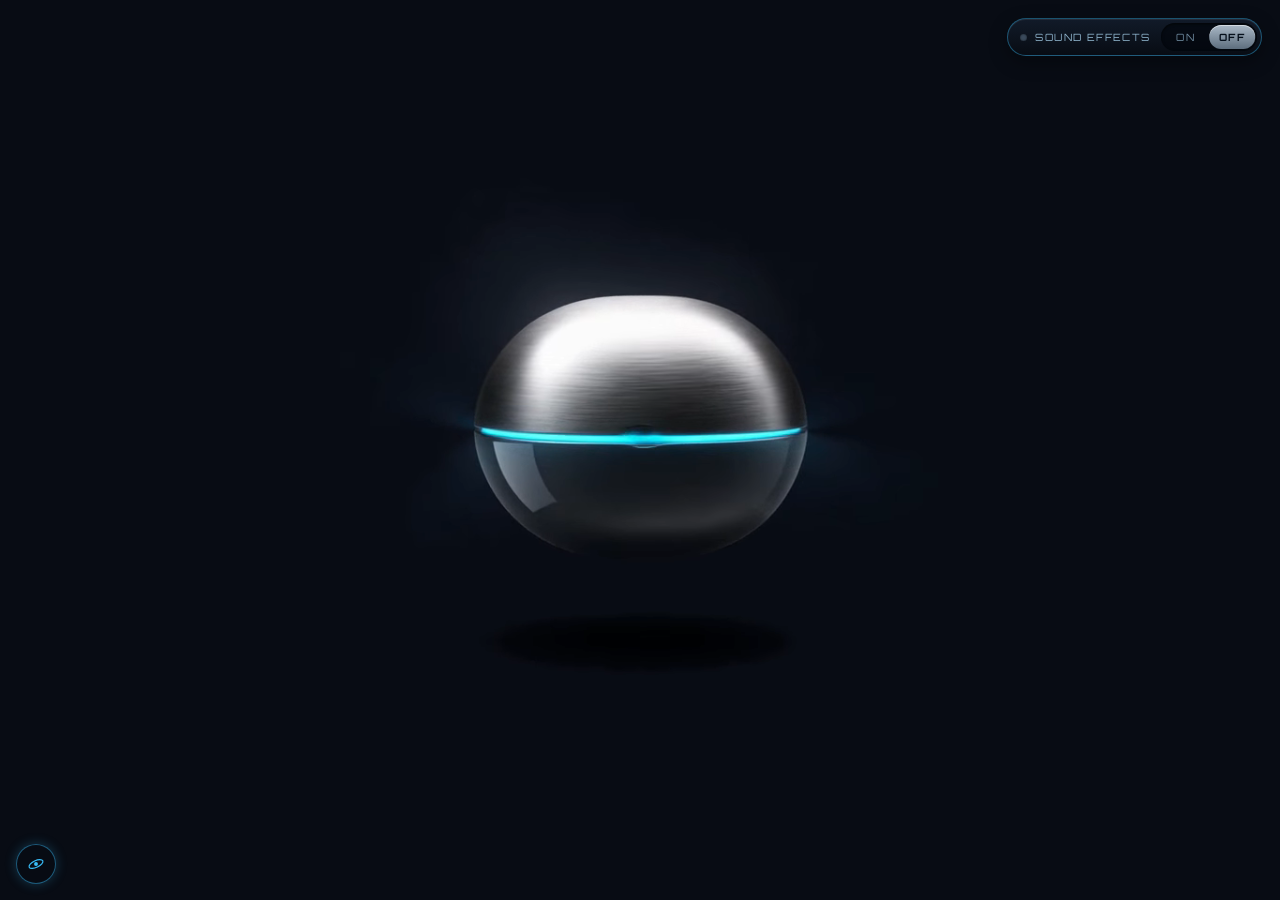
==== index.html @ 95d742df "Publish site from 42e0b8f" ====
<!doctype html>
<html lang="en">
<head>
<meta charset="utf-8">
<meta name="viewport" content="width=device-width, initial-scale=1">
<title>Javed Shah · Profile</title>
<meta name="description" content="Javed Shah, Gen AI system developer and data analyst in Riyadh: AI agents, automation and Power BI dashboards.">
<meta name="theme-color" content="#080C14">
<script>
  // intro-wait hides the stage until the intro's first frame (no capsule flash before it); app.js removes it.
  (function (h) { h.classList.add('js'); if (!location.hash && !matchMedia('(prefers-reduced-motion: reduce)').matches && !matchMedia('(max-height: 500px)').matches) h.classList.add('intro-wait'); })(document.documentElement);
</script>
<!-- Bump ?v= on styles.css and app.js with every change, so browsers never mix a new page with old cached code. -->
<link rel="preconnect" href="https://fonts.googleapis.com">
<link rel="preconnect" href="https://fonts.gstatic.com" crossorigin>
<link rel="stylesheet" href="https://fonts.googleapis.com/css2?family=Exo+2:wght@300;400;500&family=Orbitron:wght@500;600;700&display=swap">
<link rel="preload" as="image" href="media/a-rest.webp">
<link rel="stylesheet" href="styles.css?v=30">
</head>
<body>
<main class="scene">
  <h1 class="sr-only">Javed Shah · Profile</h1>

  <div class="stage" id="stage" data-state="rest">
    <img class="still still-a" src="media/a-rest.webp" alt="" width="759" height="539">
    <img class="still still-b" src="media/b-menu.webp" alt="" width="608" height="817">
    <!-- Decorative only; the page works without them. Sources are set by app.js after load. -->
    <!-- Navy fix: browsers decode video colour slightly differently (Chrome showed 9,13,21 for 8,12,20).
         app.js measures a decoded frame and sets these offsets so the clip's navy equals the page's. -->
    <svg class="sr-only" aria-hidden="true" focusable="false"><filter id="navyfix" color-interpolation-filters="sRGB">
      <feComponentTransfer><feFuncR type="linear" slope="1" intercept="0"/><feFuncG type="linear" slope="1" intercept="0"/><feFuncB type="linear" slope="1" intercept="0"/></feComponentTransfer>
    </filter></svg>
    <video class="clip clip-fwd" data-name="fwd" muted playsinline preload="none" aria-hidden="true" tabindex="-1"></video>
    <video class="clip clip-rev" data-name="rev" muted playsinline preload="none" aria-hidden="true" tabindex="-1"></video>
    <video class="clip clip-intro" data-name="intro" muted playsinline preload="none" aria-hidden="true" tabindex="-1"></video>
    <!-- JV show (idle): sources are set by app.js only when the show is about to play -->
    <video class="clip clip-jvf" data-name="jvf" muted playsinline preload="none" aria-hidden="true" tabindex="-1"></video>
    <img class="clip still-jv" alt="" width="2560" height="1440">
    <video class="clip clip-jvr" data-name="jvr" muted playsinline preload="none" aria-hidden="true" tabindex="-1"></video>
    <p class="jv-caption" aria-hidden="true">JV <span>·</span> Javed Shah</p>
    <!-- Orbit object: decorative; app.js adds its clips only when it first arrives -->
    <div class="orbiter" id="orbiter" aria-hidden="true"><span class="oshadow"></span><span class="ohit"></span></div>

    <div class="widget" id="widget">
      <button class="explore" id="explore" type="button" aria-expanded="false" aria-controls="menu">
        <span class="explore-label">Explore My Profile</span>
      </button>
      <nav class="menu" id="menu" aria-label="Profile sections">
        <ul>
          <li><a href="#about-me"><span class="idx">01</span><span class="txt">About Me</span></a></li>
          <li><a href="#work-experience"><span class="idx">02</span><span class="txt">Work Experience</span></a></li>
          <li><a href="#selected-work"><span class="idx">03</span><span class="txt">Selected Work</span></a></li>
          <li><a href="#contact"><span class="idx">04</span><span class="txt">Contact</span></a></li>
        </ul>
      </nav>
    </div>
  </div>

  <section class="panel" id="panel" aria-label="Profile section" hidden>
    <div class="panel-frame">
      <div class="glass" aria-hidden="true"></div>
      <div class="frame" aria-hidden="true"></div>
      <span class="notch notch-l" aria-hidden="true"></span>
      <span class="notch notch-r" aria-hidden="true"></span>
      <button class="panel-close" id="panel-close" type="button" aria-label="Close section"><span aria-hidden="true">✕</span></button>

      <!-- Profile text from Javed's CV (Javed_Shah_CV_UPDATED.pdf) and his own words, 2026-11-02. Add nothing that
           is not in those sources. -->
      <article class="section" id="about-me">
        <header><p class="kicker">01 // Profile</p><h2 tabindex="-1">About Me</h2></header>
        <div class="body">
          <p class="lead">I'm Javed Shah, a Gen AI system developer and data analyst in Riyadh. I like to build things: AI agents, automations, Power BI dashboards, and this website.</p>
          <p>For six years I've worked in Saudi logistics, turning operational and sales data into reports that managers use to make decisions. Before that I spent five years in GIS, building 3D models and terrain surfaces from LiDAR data for Jeddah's streets and the Saudi Arabia Railway.</p>
          <p>Most of my spare hours now go into generative AI. I build small apps, automation workflows and my own AI agents and harnesses with Claude Code, Cursor and Grok, and I help businesses automate their reports and routine work.</p>
          <p>I enjoy the creative side as much as the numbers. I directed this site myself, from the first storyboard to the last animation.</p>
          <h3>What I work with</h3>
          <ul class="chips">
            <li>Power BI &amp; DAX</li><li>Power Query</li><li>Python (Pandas, PySpark)</li><li>SQL</li><li>Excel VBA</li>
            <li>Azure &amp; Databricks</li><li>Selenium</li><li>Claude Code</li><li>Cursor</li><li>Grok</li>
          </ul>
          <h3>Languages</h3>
          <p>English, Urdu and some Arabic.</p>
          <button class="replay-intro" id="replay-intro" type="button" hidden>&#9654; Play the intro again</button>
        </div>
      </article>

      <article class="section" id="work-experience">
        <header><p class="kicker">02 // Career</p><h2 tabindex="-1">Work Experience</h2></header>
        <div class="body">
          <div class="role"><h3>Network Technical Supervisor &amp; Data Analyst</h3><p class="meta">AJEX · Riyadh · Apr 2025 – Jun 2026</p>
            <p>Built Power BI dashboards for gateway and freight forwarding operations across air, ocean and GCC road freight. I sat between operations, IT and sales: gathered requirements, wrote the sales analysis reports and worked with IT on the customer portal. VBA macros I wrote cut the operations team's workload by 30%.</p></div>
          <div class="role"><h3>Data Scientist</h3><p class="meta">Loyalytics · Sep 2023 – Mar 2024</p>
            <p>Built Power BI dashboards, analysed data in Python and processed large datasets with PySpark on Databricks. I also improved ETL processes and ran pipeline checks in Azure.</p></div>
          <div class="role"><h3>Key Account Manager &amp; Data Analyst</h3><p class="meta">Zajil Express · Dec 2018 – Aug 2023</p>
            <p>Looked after strategic international accounts and raised customer retention by 20%. I built Power BI dashboards that gave management real-time logistics insights, and Excel VBA and Python tools that cut manual reporting by 40%. I also led last-mile delivery operations.</p></div>
          <div class="role"><h3>Sales Executive</h3><p class="meta">Rawae Al Batin · Feb 2018 – Nov 2018</p>
            <p>Prepared quotations from client requirements, negotiated prices with vendors and followed each project through to completion.</p></div>
          <div class="role"><h3>GIS Specialist, promoted to Supervisor</h3><p class="meta">Unicom · Jan 2011 – Apr 2016</p>
            <p>Produced 3D features, cross-sections and terrain surfaces from LiDAR data for Jeddah's streets and the Saudi Arabia Railway, and digitised satellite imagery of Madinah. Later I led the team.</p></div>
          <h3>Learning</h3>
          <p>Applied Gen AI, 100xEngineers (2026) · Data Scientist Master's Program, Simplilearn (2023) · Tableau and Python Data Science certifications · Diploma in Information Systems</p>
        </div>
      </article>

      <article class="section" id="selected-work">
        <header><p class="kicker">03 // Portfolio</p><h2 tabindex="-1">Selected Work</h2></header>
        <div class="body">
          <div class="cards">
            <div class="card"><p class="meta">Web · 2026</p><h3>This website</h3><p>A Flash-style profile I directed from storyboard to launch. The video comes from Grok and Gemini; the build is plain HTML, CSS and JavaScript, written with Claude Code and Codex.</p></div>
            <div class="card"><p class="meta">AI harness · Data</p><h3>Joodei Lens</h3><p>My data engineering and data analysis harness. It's private by design: the AI reads the data's patterns from a profile and the first five rows, not the whole file. From that it cleans the data, removes duplicates and makes it consistent, then analyses it, builds dashboards and writes a PDF report. It also turns the cleaning steps into a pipeline that runs without AI, which keeps costs low.</p></div>
            <div class="card"><p class="meta">AI harness</p><h3>Joodei Cortex</h3><p>My AI harness that does the work you give it: writing emails, web search, live browsing and creating documents. Its own Cortex engine writes, debugs, tests and verifies code. It's built to save tokens and keep costs low.</p></div>
            <div class="card"><p class="meta">Automation</p><h3>Logistics pricing automation</h3><p>Automated a freight pricing team's email triage, vendor rate inquiries and daily reports, connected to Outlook and a live vendor portal through Selenium. Shipped as a standalone app.</p></div>
            <div class="card"><p class="meta">Business intelligence</p><h3>Power BI dashboards</h3><p>Gateway and freight forwarding dashboards at AJEX, and real-time logistics dashboards for management at Zajil Express, built with DAX, Power Query and tuned SQL.</p></div>
            <div class="card"><p class="meta">Service</p><h3>AI automation for business</h3><p>I help businesses automate reports and repetitive tasks with Python, Excel VBA, Selenium and large language models.</p></div>
          </div>
        </div>
      </article>

      <article class="section" id="contact">
        <header><p class="kicker">04 // Connect</p><h2 tabindex="-1">Contact</h2></header>
        <div class="body">
          <p class="lead">Need a dashboard, an automation or an AI workflow? I'd be glad to hear from you.</p>
          <p>I'm open to Data Analyst, BI Analyst, Power BI and Gen AI Developer roles in Saudi Arabia.</p>
          <ul class="contact-list">
            <li><span class="meta">Email</span><a href="mailto:javedshah@hotmail.com">javedshah@hotmail.com</a></li>
            <li><span class="meta">Email</span><a href="mailto:javshah103@gmail.com">javshah103@gmail.com</a></li>
            <li><span class="meta">Phone</span><a href="tel:+966543438677">+966 54 343 8677</a></li>
            <li><span class="meta">LinkedIn</span><a href="https://www.linkedin.com/in/javed-shah-80911a27" rel="noopener" target="_blank">linkedin.com/in/javed-shah-80911a27</a></li>
            <li><span class="meta">Location</span><span>Riyadh, Saudi Arabia</span></li>
          </ul>
        </div>
      </article>
    </div>
  </section>
  <div class="sound-toggle" id="sound-toggle" role="group" aria-label="Sound effects">
    <span class="sound-label" aria-hidden="true">Sound effects</span>
    <span class="sound-seg"><button type="button" data-sound="on" aria-pressed="false">On</button><button type="button" data-sound="off" aria-pressed="true">Off</button></span>
  </div>
  <div class="orbit-tray" id="orbit-tray" hidden>
    <button class="orbit-tray-btn" id="orbit-tray-btn" type="button" aria-expanded="false" aria-controls="orbit-panel" aria-label="Orbit settings">
      <svg viewBox="0 0 24 24" width="18" height="18" aria-hidden="true" fill="none" stroke="currentColor" stroke-width="1.6"><ellipse cx="12" cy="12" rx="10" ry="4.5" transform="rotate(-25 12 12)"/><circle cx="12" cy="12" r="2.6" fill="currentColor" stroke="none"/></svg>
    </button>
    <form class="orbit-panel" id="orbit-panel" hidden onsubmit="return false">
      <p class="orbit-title">Orbit</p>
      <label>Seconds per orbit <output id="orbit-period-v"></output><input id="orbit-period" type="range" min="8" max="40" step="1"></label>
      <label>Size <output id="orbit-size-v"></output><input id="orbit-size" type="range" min="4" max="14" step="0.5"></label>
      <label>Width <output id="orbit-rx-v"></output><input id="orbit-rx" type="range" min="18" max="48" step="1"></label>
      <label>Height <output id="orbit-ry-v"></output><input id="orbit-ry" type="range" min="4" max="40" step="1"></label>
      <div class="orbit-row"><button type="button" id="orbit-dir"></button><button type="button" id="orbit-on" aria-pressed="true"></button><button type="button" id="orbit-reset">Reset</button></div>
    </form>
  </div>
</main>
<script src="about-intro.js?v=5" defer></script>
<script src="app.js?v=46" defer></script>
</body>
</html>
---- styles.css ----
/* Javed Profile — About Me slice. Stage geometry comes from measured stills (site/tools/make-stills.py)
   and Sol's clip 01 end poster (1280x720). All positions are % of the 16:9 stage, so they scale with it. */
:root {
  --navy: #080C14;
  --cyan: #38BDF8;
  --azure: #0284C7;
  --ice: #D7F1FF;
  --ease-out: cubic-bezier(.2, .8, .2, 1);
  --display: "Orbitron", "Eurostile", "Segoe UI", system-ui, sans-serif;
  --text: "Exo 2", "Segoe UI", system-ui, sans-serif;
}
*, *::before, *::after { box-sizing: border-box; }
html, body { margin: 0; height: 100%; background: var(--navy); color: var(--ice); }
body { font-family: var(--text); overflow: hidden; -webkit-font-smoothing: antialiased; }
.sr-only { position: absolute; width: 1px; height: 1px; overflow: hidden; clip: rect(0 0 0 0); white-space: nowrap; }
.scene { position: fixed; inset: 0; overflow: hidden; }

/* Stage: the 1280x720 clip frame. It fits the height, keeps the widest clip pose (360 of 1280 px) inside
   92% of the width, and stops growing at 1200 px (about what a 14-inch laptop shows, Javed 2026-11-01) so big screens get space, not a giant button. Navy edges
   are invisible, so cropping the stage sides on phones is safe. */
.stage {
  position: absolute; left: 50%; top: 50%;
  width: min(177.78vh, 327vw, 1200px);
  width: min(177.78dvh, 327vw, 1200px);
  aspect-ratio: 16 / 9;
  transform: translate(-50%, -50%);
  container-type: inline-size;
}
/* Short windows (200% zoom, landscape phones): no clip (app.js), so size the stage by the menu still
   (56% of stage height) and the capsule (30% of stage width) instead of the clip's tall peak. */
@media (max-height: 500px) {
  .stage { width: min(286vh, 312vw, 1200px); width: min(286dvh, 312vw, 1200px); }
}
.still, .clip { position: absolute; display: block; pointer-events: none; user-select: none; }
.clip { inset: 0; width: 100%; height: 100%; opacity: 0; }
.stage[data-show="intro"] .clip-intro,
.stage[data-show="fwd"] .clip-fwd, .stage[data-show="rev"] .clip-rev { opacity: 1; }
/* Sharp stills sit exactly where the pad65 clip draws A and B. */
.still-a { left: 35.245%; top: 34.761%; width: 29.507%; height: 37.232%; }
.still-b { left: 38.005%; top: 21.913%; width: 23.636%; height: 56.435%; }

/* Hit area: union of A and B (clip px x 470-805, y 163-504), so the pointer can travel button -> menu. */
.widget { position: absolute; left: 36.7%; top: 22.6%; width: 26.2%; height: 47.6%; }
.explore {
  position: absolute; left: 0; width: 100%; top: 27.9%; height: 44.6%;  /* capsule: y 256-409 */
  border: 0; padding: 0; border-radius: 999px; background: transparent; cursor: pointer;
  font: inherit; color: inherit;
}
.explore:focus-visible { outline: 2px solid var(--cyan); outline-offset: .5cqw; }
.js .stage:not([data-state="rest"]) .explore:focus-visible { outline: none; }  /* the button is hidden under the menu: no ring around the menu (Javed, 2026-11-02) */
.explore-label {
  display: block; font-family: var(--display); font-weight: 600; text-transform: uppercase;
  font-size: max(11px, 1.02cqw); letter-spacing: .17em; padding-left: .17em;
  background: linear-gradient(100deg, #8fd3f7 0%, #8fd3f7 38%, #ffffff 47%, var(--cyan) 56%, #8fd3f7 66%, #8fd3f7 100%);
  background-size: 260% 100%; background-position: 100% 0;
  -webkit-background-clip: text; background-clip: text; color: transparent;
  filter: drop-shadow(0 0 .45em rgba(56, 189, 248, .55));
  animation: sweep 5s var(--ease-out) 1.2s infinite;
  transition: opacity .18s, filter .25s;
}
.explore:hover .explore-label, .explore:focus-visible .explore-label { filter: drop-shadow(0 0 .7em rgba(56, 189, 248, .95)); }
@keyframes sweep { 0% { background-position: 100% 0; } 45%, 100% { background-position: 0 0; } }

/* Menu slots (clip px): x 541-738; y 179-256, 259-336, 337-415, 416-494. Relative to the widget box. */
.menu ul { list-style: none; margin: 0; padding: 0; }
.menu li { position: absolute; left: 21.2%; width: 58.8%; height: 22.8%; }
.menu li:nth-child(1) { top: 4.7%; }
.menu li:nth-child(2) { top: 28.2%; }
.menu li:nth-child(3) { top: 51.2%; }
.menu li:nth-child(4) { top: 74.5%; }
.menu a {
  position: absolute; inset: 9% 5%; border-radius: 999px;
  display: flex; align-items: center; justify-content: center; gap: .5em;
  font-family: var(--display); font-weight: 600; text-transform: uppercase; text-decoration: none;
  font-size: max(10px, .9cqw); letter-spacing: .08em; white-space: nowrap;
  --tc: #CFEAF8; --ts: 0 0 .6em rgba(56, 189, 248, .35);  /* text colour and glow; the bulb loop returns to these */
  color: var(--tc); text-shadow: var(--ts);
  -webkit-tap-highlight-color: transparent; outline: none;
}
.menu .idx { font-size: .72em; font-weight: 500; color: var(--cyan); opacity: .75; letter-spacing: .05em; }
.menu a::before {  /* cyan light inside the glass slot */
  content: ""; position: absolute; inset: 0; border-radius: inherit; z-index: -1;
  background: radial-gradient(120% 140% at 50% 50%, rgba(56, 189, 248, .22), rgba(2, 132, 199, .08) 55%, transparent 75%);
  box-shadow: inset 0 0 0 1px rgba(56, 189, 248, .55), 0 0 1.4em rgba(56, 189, 248, .35);
  opacity: 0; transform: scale(.96); transition: opacity .18s, transform .22s var(--ease-out);
}
.menu a:hover, .menu a:focus-visible { --tc: #fff; --ts: 0 0 .5em rgba(56, 189, 248, .9); }
.menu a:hover::before, .menu a:focus-visible::before { opacity: 1; transform: none; }
.menu a.is-picked::before { opacity: 1; transform: none; background: rgba(56, 189, 248, .35); }

/* ---------- States (only when JS runs; without JS the menu simply shows) ---------- */
.js .still { transition: opacity .22s ease, transform .26s var(--ease-out); }
.js .stage[data-via="video"] .still { transition: none; }  /* the clip already showed the motion */
.js .still-b { opacity: 0; transform: scale(.82, .6); }
/* closing keeps the menu look until the reverse clip's first frame covers it (phones decode late: the capsule showed first) */
.js .stage[data-state="menu"] .still-a, .js .stage[data-state="closing"] .still-a, .js .stage[data-state="panel"] .still-a { opacity: 0; transform: scale(.9, 1.4); }
.js .stage[data-state="intro"] .still-a { opacity: 0; }  /* the intro clip ends exactly on this still */
.js .stage[data-state="menu"] .still-b, .js .stage[data-state="closing"] .still-b, .js .stage[data-state="panel"] .still-b { opacity: 1; transform: none; }
.js .stage:not([data-state="rest"]) .explore { pointer-events: none; }
.js .stage:not([data-state="rest"]) .explore-label { opacity: 0; }
.js .menu { visibility: hidden; }
.js .stage[data-state="menu"] .menu { visibility: visible; }
.js .stage[data-state="menu"] .menu .idx { animation: boot .46s var(--ease-out) both; animation-delay: var(--boot); }
/* Bulb chase (Javed, 2026-11-01): after the labels boot, each one flashes like a bulb, About Me down to Contact,
   and the chase repeats every 2.4 s while the menu is open. Reduced motion switches it off with all animations. */
.js .stage[data-state="menu"] .menu .txt {
  animation: boot .46s var(--ease-out) both, bulb 2.4s ease-out infinite;
  animation-delay: var(--boot), calc(.55s + var(--n) * .2s);
}
/* Mouse on any menu item: the chase stops (boot is kept, so it does not replay); it restarts when the mouse leaves. */
.js .stage[data-state="menu"] .menu ul:hover .txt { animation-name: boot, none; }
.menu li { --n: 0; --boot: 0s; }
.menu li:nth-child(2) { --n: 1; --boot: .07s; }
.menu li:nth-child(3) { --n: 2; --boot: .14s; }
.menu li:nth-child(4) { --n: 3; --boot: .21s; }
@keyframes bulb {  /* two quick flashes in the first 0.5 s of each 2.4 s cycle, then the label's own colour */
  0%, 20%, 100% { color: var(--tc); text-shadow: var(--ts); }
  4.5%, 11.5% { color: #fff; text-shadow: 0 0 .4em #fff, 0 0 1em rgba(56, 189, 248, 1), 0 0 2.2em rgba(56, 189, 248, .8); }
  8% { color: #E0F2FE; text-shadow: 0 0 .5em rgba(56, 189, 248, .6); }
}
@keyframes boot {
  0% { opacity: 0; filter: blur(5px); letter-spacing: .45em; }
  60% { opacity: 1; }
  100% { opacity: 1; filter: none; }
}
.js .stage { transition: opacity .32s ease, transform .4s var(--ease-out); }
.js .stage[data-state="panel"] { opacity: 0; transform: translate(-50%, -50%) scale(.94); }
html:not(.js) .still-a, html:not(.js) .explore { display: none; }

/* ---------- Panel ---------- */
.panel { position: fixed; inset: 0; display: grid; place-items: center; z-index: 5; pointer-events: none; }
.panel[hidden] { display: none; }
.panel-frame {
  position: relative; pointer-events: auto;
  /* c-panel.webp is 1214x763 (object 1171x639 plus shadow); glass x 6.1-93.7%, y 6.4-81.8%, glossy band to about 21%.
     Final geometry (Omar + Sol, 2026-10-31): the titanium body is up to 88% of the width and 82% of the height
     (about 84% x 82% on 16:9). shortcut: capped at 1340px so big screens match a 14-inch laptop (Javed 2026-11-01); lift the cap
     when Sol supplies a 2x C still. Shadow is in the image. */
  width: min(88vw * 1.0367, 82vh * 1.833 * 1.0367, 1340px);
  width: min(88vw * 1.0367, 82dvh * 1.833 * 1.0367, 1340px);
  aspect-ratio: 1214 / 763;
  container-type: inline-size;
}
.js .panel-frame { opacity: 0; transform: scale(.55); filter: blur(10px); transition: opacity .38s ease, transform .52s var(--ease-out), filter .45s ease; }
.js .panel.is-in .panel-frame { opacity: 1; transform: none; filter: none; }
/* Layers (Javed + Sol, 2026-11-01): Sol's rendered frame (c-frame.webp, from C-frame-2x.png) at the back, then ONE
   symmetric glass overlay on top of it. The overlay sits just inside the rim's bright inner edge (measured by
   make-stills.py) with the same corner on all four sides, and draws its own dark bevel and top channel, so the
   render's uneven inner bevel is fully covered. */
.glass, .ai-root { position: absolute; left: 5.89%; right: 6.013%; top: 6.094%; bottom: 18.48%; border-radius: 10.704cqw; }  /* the About Me intro layer shares this box */
.glass {
  overflow: hidden; z-index: 2;
  box-shadow: inset 0 0 0 .22cqw #020409, inset 0 0 1.3cqw .45cqw rgba(0, 0, 0, .78), inset 0 0 0 .32cqw rgba(150, 180, 220, .07);
  background:
    repeating-linear-gradient(180deg, rgba(56, 189, 248, .028) 0 1px, transparent 1px 4px),
    url("data:image/svg+xml;utf8,<svg xmlns='http://www.w3.org/2000/svg' width='180' height='180'><filter id='n'><feTurbulence type='fractalNoise' baseFrequency='.85' numOctaves='2' stitchTiles='stitch'/><feColorMatrix values='0 0 0 0 .55  0 0 0 0 .75  0 0 0 0 1  0 0 0 .06 0'/></filter><rect width='100%' height='100%' filter='url(%23n)'/></svg>"),
    radial-gradient(130% 100% at 50% 0%, #13213a 0%, #0b1422 45%, #070b13 100%);
}
.glass::before {  /* HUD dot grid, only toward the edges so the reading area stays clean */
  content: ""; position: absolute; inset: 0;
  background: radial-gradient(circle, rgba(56, 189, 248, .16) 0 1px, transparent 1.4px) 0 0 / 1.8cqw 1.8cqw;
  -webkit-mask-image: radial-gradient(115% 95% at 50% 45%, transparent 45%, #000 100%);
  mask-image: radial-gradient(115% 95% at 50% 45%, transparent 45%, #000 100%);
}
.glass::after {  /* slim top channel, symmetric, drawn by CSS */
  content: ""; position: absolute; left: 9%; right: 9%; top: 1.5cqw; height: .62cqw; border-radius: 99px;
  background: linear-gradient(180deg, #010308, #0b1524); box-shadow: 0 .12cqw 0 rgba(170, 200, 240, .32), inset 0 .1cqw .25cqw #000;
}
.frame { position: absolute; inset: 0; z-index: 1; pointer-events: none; background: url("media/c-frame.webp") 0 0 / 100% 100% no-repeat; }
/* Notch flashes: light bursts over the two cyan notches (measured in c-panel.webp), timed randomly by app.js. */
.notch {
  position: absolute; z-index: 5; pointer-events: none; opacity: 0; border-radius: 99px; mix-blend-mode: screen;
  background: radial-gradient(closest-side, #fff 0%, #c9f3ff 35%, rgba(56, 189, 248, .9) 65%, rgba(56, 189, 248, 0) 100%);
  box-shadow: 0 0 1.1cqw .3cqw rgba(56, 189, 248, .85), 0 0 3.6cqw 1.1cqw rgba(56, 189, 248, .4);
}
.notch-l { left: 2.31%; width: 3.04%; top: 36.57%; height: 13.5%; }
.notch-r { left: 94.32%; width: 3.21%; top: 36.44%; height: 13.36%; }
/* One left/right edge for everything inside: header, text and close button share 11% / 11%. */
.section { position: absolute; left: 11%; right: 11%; top: 12.6%; bottom: 23%; display: none; grid-template-rows: 6.4cqw 1fr; row-gap: 1.2cqw; z-index: 3; }
.section:target, .js .section.is-active { display: grid; }
.js .section:not(.is-active) { display: none; }
.section header { display: flex; flex-direction: column; justify-content: center; padding-right: 7cqw; }
.kicker { margin: 0 0 .35em; font-family: var(--display); font-weight: 500; font-size: max(10px, .95cqw); letter-spacing: .32em; color: #7DD3FC; text-shadow: 0 0 .6em rgba(8, 12, 20, .9); }
.section h2 {
  margin: 0; font-family: var(--display); font-weight: 700; text-transform: uppercase; outline: none;
  font-size: max(20px, 2.7cqw); letter-spacing: .08em; line-height: 1;
  background: linear-gradient(90deg, #ffffff, #bfe9ff 45%, var(--cyan));
  -webkit-background-clip: text; background-clip: text; color: transparent;
  filter: drop-shadow(0 0 .35em rgba(56, 189, 248, .35));
}
.section .body {
  overflow-y: auto; overscroll-behavior: contain; padding: 1em 1.4cqw 1.6em 0;
  /* soft fade where text scrolls under the header and off the bottom, instead of a hard cut */
  -webkit-mask-image: linear-gradient(180deg, transparent 0, #000 1em, #000 calc(100% - 1.6em), transparent 100%);
  mask-image: linear-gradient(180deg, transparent 0, #000 1em, #000 calc(100% - 1.6em), transparent 100%);
  font-size: clamp(15px, 1.45cqw, 19px); line-height: 1.65; font-weight: 300; color: #C9DCEA;
  scrollbar-width: thin; scrollbar-color: rgba(56, 189, 248, .5) transparent;
}
.section .body p { margin: 0 0 1em; }
.placeholder-tag {
  display: inline-block; font-family: var(--display); font-size: .62em !important; letter-spacing: .25em; text-transform: uppercase;
  color: var(--cyan); border: 1px solid rgba(56, 189, 248, .45); border-radius: 999px; padding: .35em 1em;
}
.js .panel.is-in .section header, .js .panel.is-in .section .body { animation: rise .5s var(--ease-out) .22s both; }
.js .panel.is-in .section .body { animation-delay: .32s; }
@keyframes rise { from { opacity: 0; transform: translateY(.8em); filter: blur(4px); } to { opacity: 1; transform: none; filter: none; } }
.panel-close {
  position: absolute; right: 12.5%; top: calc(12.6% + 1.6cqw);  /* inset from the curved top-right corner */ width: 4.4cqw; height: 4.4cqw; min-width: 40px; min-height: 40px; z-index: 4;
  display: grid; place-items: center; border-radius: 50%; cursor: pointer;
  border: 1px solid rgba(56, 189, 248, .5); background: rgba(8, 12, 20, .55); color: var(--ice);
  font-size: max(14px, 1.3cqw); transition: box-shadow .2s, color .2s, border-color .2s;
}
.panel-close:hover, .panel-close:focus-visible, .replay-intro:hover, .replay-intro:focus-visible { outline: none; color: #fff; border-color: var(--cyan); box-shadow: 0 0 1em rgba(56, 189, 248, .6), inset 0 0 .6em rgba(56, 189, 248, .35); }

/* Phones and tall windows: the wide rendered panel would be tiny, so draw a tall titanium panel in CSS.
   Here CSS owns the panel shadow (the image is not used), so there is still one shadow owner. */
@media (max-width: 720px), (max-aspect-ratio: 1/1) {
  .panel-frame {
    width: 92vw; height: 86vh; height: 86dvh; aspect-ratio: auto; border-radius: 30px;
    border: 9px solid transparent;
    background:
      linear-gradient(180deg, #0d1626, #070b13) padding-box,
      linear-gradient(135deg, #e6e9ee, #6c7480 28%, #f4f6f8 50%, #59616c 72%, #c8cdd5) border-box;
    box-shadow: 0 40px 50px -30px #000;
    container-type: normal;
  }
  .panel-frame::before, .panel-frame::after {
    content: ""; position: absolute; top: 50%; width: 5px; height: 64px; margin-top: -32px; border-radius: 4px;
    background: var(--cyan); box-shadow: 0 0 12px var(--cyan);
  }
  .panel-frame::before { left: -7px; }
  .notch { top: 50%; width: 9px; height: 74px; margin-top: -37px; box-shadow: 0 0 10px 2px rgba(56, 189, 248, .85), 0 0 26px 8px rgba(56, 189, 248, .4); }
  .notch-l { left: -9px; }
  .notch-r { left: auto; right: -9px; }
  .panel-frame::after { right: -7px; }
  .frame { display: none; }
  .glass, .ai-root { inset: 0; border-radius: 21px; }
  .glass { box-shadow: inset 0 0 0 1px rgba(0, 0, 0, .75), inset 0 6px 16px rgba(0, 0, 0, .7); }
  .glass::after { left: 7%; right: 7%; top: 8px; height: 4px; box-shadow: 0 1px 0 rgba(170, 200, 240, .3), inset 0 1px 2px #000; }
  .section { inset: 26px 20px 18px; grid-template-rows: auto 1fr; row-gap: 18px; }
  .section header { padding-right: 52px; }
  .kicker { font-size: 10px; }
  .section h2 { font-size: 24px; }
  .section .body { font-size: 16px; padding-right: 6px; }
  .panel-close { right: 20px; top: 24px; width: 40px; height: 40px; font-size: 15px; }
}

@media (prefers-reduced-motion: reduce) {
  *, *::before, *::after { animation: none !important; transition: none !important; }
}

/* Sample content blocks */
.section .body h3 { margin: 1.4em 0 .5em; font-family: var(--display); font-weight: 600; font-size: .78em; letter-spacing: .2em; text-transform: uppercase; color: var(--cyan); }
.section .body .lead { font-size: 1.18em; font-weight: 400; color: #E6F4FC; }
.section .body ul { margin: 0 0 1em; padding-left: 1.1em; }
.section .body li { margin: .3em 0; }
.section .body li::marker { color: var(--cyan); }
.section .body a { color: var(--cyan); text-underline-offset: .2em; }
.meta { font-family: var(--display); font-size: .68em !important; letter-spacing: .18em; text-transform: uppercase; color: #7FA6BF; }
.role { padding: .2em 0 .4em 1.1em; border-left: 1px solid rgba(56, 189, 248, .35); margin-bottom: 1.2em; }
.role h3 { margin-top: .2em !important; color: #fff !important; }
.role .meta { margin: 0 0 .5em; }
.cards { display: grid; grid-template-columns: repeat(auto-fill, minmax(min(100%, 15em), 1fr)); gap: 1em; }
.card { padding: 1em 1.1em; border-radius: 14px; border: 1px solid rgba(56, 189, 248, .22); background: linear-gradient(160deg, rgba(56, 189, 248, .07), rgba(8, 12, 20, .2)); }
.card h3 { margin: .3em 0 .4em !important; color: #fff !important; letter-spacing: .1em !important; }
.card p:last-child { margin: 0; font-size: .92em; }
.card .meta { margin: 0; }
.chips { list-style: none; padding: 0 !important; display: flex; flex-wrap: wrap; gap: .5em; }
.chips li { margin: 0; padding: .3em .85em; border-radius: 999px; font-size: .85em; color: #CFE8F7; border: 1px solid rgba(56, 189, 248, .35); background: rgba(56, 189, 248, .08); }
.contact-list { list-style: none; padding: 0 !important; }
.contact-list li { display: flex; gap: 1.2em; align-items: baseline; padding: .7em 0; border-bottom: 1px solid rgba(56, 189, 248, .15); }
.contact-list .meta { min-width: 7em; }

/* Intro wait: the stage stays hidden until the intro's first frame (app.js); shown after 3 s anyway if app.js never runs. */
.intro-wait .stage { visibility: hidden; animation: intro-wait-off 0s 3s forwards; }
@keyframes intro-wait-off { to { visibility: visible; } }

/* Sound effects On / Off: HUD switch, top right; off by default, the choice is remembered per browser (app.js). */
.sound-toggle {
  position: fixed; top: 18px; right: 18px; z-index: 10; display: flex; align-items: center; gap: 10px; padding: 4px 4px 4px 12px;
  border-radius: 999px; border: 1px solid rgba(56, 189, 248, .4);
  background: linear-gradient(180deg, rgba(20, 30, 46, .82), rgba(8, 12, 20, .82));
  box-shadow: inset 0 1px 0 rgba(255, 255, 255, .08), 0 6px 18px rgba(0, 0, 0, .35);
  backdrop-filter: blur(6px); -webkit-backdrop-filter: blur(6px);
  font-family: var(--display); font-size: 10px; letter-spacing: .14em; text-transform: uppercase; color: #8FB4CC;
}
/* status light: glows cyan and breathes while sound is on, dim when off */
.sound-label { display: flex; align-items: center; gap: 8px; white-space: nowrap; }
.sound-label::before {
  content: ''; width: 7px; height: 7px; border-radius: 50%; background: #3A4A5C; box-shadow: inset 0 0 2px rgba(0, 0, 0, .6);
  transition: background .3s, box-shadow .3s;
}
.sound-toggle[data-on="true"] .sound-label::before { background: var(--cyan); box-shadow: 0 0 6px var(--cyan), 0 0 14px rgba(56, 189, 248, .6); animation: sound-led 2.4s ease-in-out infinite; }
@keyframes sound-led { 50% { box-shadow: 0 0 3px var(--cyan), 0 0 6px rgba(56, 189, 248, .3); } }
/* On | Off track with a sliding glass thumb */
.sound-seg { position: relative; display: grid; grid-template-columns: 1fr 1fr; padding: 2px; border-radius: 999px; background: rgba(2, 6, 12, .7); box-shadow: inset 0 1px 3px rgba(0, 0, 0, .6); }
.sound-seg::before {
  content: ''; position: absolute; top: 2px; bottom: 2px; left: 2px; width: calc(50% - 2px); border-radius: 999px;
  background: linear-gradient(180deg, #A9B8C6, #5E6E7E); box-shadow: inset 0 1px 0 rgba(255, 255, 255, .5);
  transform: translateX(100%); transition: transform .38s var(--ease-out), background .3s, box-shadow .3s;
}
.sound-toggle[data-on="true"] .sound-seg::before {
  transform: none; background: linear-gradient(180deg, #7DD3FC, var(--azure));
  box-shadow: inset 0 1px 0 rgba(255, 255, 255, .55), 0 0 10px rgba(56, 189, 248, .7);
}
.sound-toggle button {
  position: relative; font: inherit; letter-spacing: inherit; text-transform: inherit; color: #6F8BA0; cursor: pointer;
  min-width: 40px; padding: 6px 10px; border: 0; border-radius: 999px; background: none; transition: color .3s;
}
.sound-toggle button[aria-pressed="true"] { color: #06101C; font-weight: 700; }
.sound-toggle button[aria-pressed="false"]:hover { color: #fff; }
.sound-toggle button:focus-visible { outline: 1px solid var(--cyan); outline-offset: 1px; }
@media (max-width: 520px) { .sound-toggle { top: 12px; right: 12px; gap: 8px; padding-left: 10px; font-size: 9px; } .sound-toggle button { min-width: 34px; padding: 5px 8px; } }
@media (prefers-reduced-motion: reduce) { .sound-seg::before { transition: none; } .sound-toggle[data-on="true"] .sound-label::before { animation: none; } }

/* Idle nudge (app.js sets data-nudge for 1.9 s): a pure "breath" (transform only) plus a brighter label glow.
   No filter, blur, overlay glow or sweep on the still: those lightened its navy background and showed the
   image rectangle as a patch (Javed, 2026-11-01). The capsule centre is 49.8% / 30.6% of the a-rest still's box,
   so the still and the button zoom about the same point. */
.js .stage[data-nudge] .still-a { transform-origin: 49.8% 30.6%; animation: breath 1.8s cubic-bezier(.45, 0, .25, 1) both; }
.js .stage[data-nudge] .explore { animation: breath 1.8s cubic-bezier(.45, 0, .25, 1) both; }
.js .stage[data-nudge] .explore-label { filter: drop-shadow(0 0 .9em rgba(56, 189, 248, 1)); }
@keyframes breath {
  0% { transform: none; }
  22% { transform: scale(.965); }
  55% { transform: scale(1.045); }
  80% { transform: scale(.995); }
  100% { transform: none; }
}

/* JV show. Sol placed the whole Gemini frame inside the stage at x 15.08-84.61%, y 11.11-83.33%; its background steps
   1-3 levels at that edge, so the show fades out over about 6% before it and fire or glow there dissolves softly. */
.clip-jvf, .clip-jvr, .still-jv {
  -webkit-mask-image: linear-gradient(90deg, transparent 15.3%, #000 21%, #000 78.5%, transparent 84.4%),
                      linear-gradient(180deg, transparent 11.4%, #000 18%, #000 76.5%, transparent 83.1%);
  -webkit-mask-composite: source-in;
  mask-image: linear-gradient(90deg, transparent 15.3%, #000 21%, #000 78.5%, transparent 84.4%),
              linear-gradient(180deg, transparent 11.4%, #000 18%, #000 76.5%, transparent 83.1%);
  mask-composite: intersect;
}
.still-jv { object-fit: cover; transition: opacity .2s ease; }
.stage[data-show="jvf"] .clip-jvf, .stage[data-show="jvr"] .clip-jvr { opacity: 1; }
.stage[data-show="jvhold"] .clip-jvf, .stage[data-show="jvhold"] .still-jv { opacity: 1; }
.js .stage[data-show^="jv"] .still-a { opacity: 0; transition: none; }  /* the show covers the button */
/* Landing after the reverse: the video's last frame stays, the capsule focuses in over it while the video fades out (app.js clears it at 1.05 s). */
.stage[data-show="jvland"] .clip-jvr { animation: jv-out 1s ease-in-out both; }  /* 1 s cross-fade (Javed, 2026-11-01) */
.js .stage[data-show="jvland"] .still-a { opacity: 1; animation: jv-land 1s ease-out both; }
@keyframes jv-land { from { opacity: 0; filter: blur(5px); } to { opacity: 1; filter: blur(0); } }
@keyframes jv-out { from { opacity: 1; } to { opacity: 0; } }
/* JV hold (Javed, 2026-11-01): the sharp logo focuses in over the forward clip's last frame, and focuses out as the
   reverse starts, so the swap between video and still is not seen. */
.stage[data-show="jvhold"] .still-jv { animation: jv-land .6s ease-out both; }
.stage[data-show="jvr"][data-hold="out"] .still-jv { animation: jv-unland .45s ease-in .25s both; }  /* covers the reverse's first sparks */
@keyframes jv-unland { from { opacity: 1; filter: blur(0); } to { opacity: 0; filter: blur(5px); } }
/* JV caption (Javed, 2026-11-01): HTML text under the logo; focuses in during the hold, fades as the reverse starts. */
.jv-caption {
  position: absolute; left: 0; right: 0; top: 78%; margin: 0; text-align: center; pointer-events: none; opacity: 0;
  font-family: var(--display); font-weight: 500; font-size: max(11px, 1.05cqw); letter-spacing: .42em; padding-left: .42em;
  color: #BAE6FD; text-shadow: 0 0 .6em rgba(56, 189, 248, .85), 0 0 1.6em rgba(2, 132, 199, .6);
}
.jv-caption span { color: var(--cyan); }
.stage[data-show="jvhold"] .jv-caption { animation: jv-cap-in .9s cubic-bezier(.2, .7, .2, 1) .15s both; }
.stage[data-show="jvr"][data-hold="out"] .jv-caption { animation: jv-cap-out .45s ease-in both; }  /* only after the hold showed it */
@keyframes jv-cap-in { from { opacity: 0; letter-spacing: .9em; filter: blur(4px); } to { opacity: 1; letter-spacing: .42em; filter: blur(0); } }
@keyframes jv-cap-out { from { opacity: 1; } to { opacity: 0; letter-spacing: .6em; } }
/* Orbit object (Javed, 2026-11-01): always in front; the clips share one 16:9 crop, the object is 48 % of its width. */
.orbiter { position: absolute; left: 0; top: 0; z-index: 6; visibility: hidden; pointer-events: none; will-change: transform, opacity; }
.orbiter .ohit { position: absolute; left: 26%; top: 50%; width: 48%; aspect-ratio: 1; transform: translateY(-50%); border-radius: 50%; z-index: 3; }
.orbiter.is-here .ohit { pointer-events: auto; cursor: pointer; }
.olayer { position: absolute; inset: 0; width: 100%; height: 100%; display: block; }
.orbiter .o2, .orbiter .o2r, .orbiter .ohold { opacity: 0; }
.orbiter[data-show] .o1 { opacity: 0; }
.orbiter[data-show="o2"] .o2, .orbiter[data-show="hold"] .o2, .orbiter[data-show="o2r"] .o2r { opacity: 1; }
.orbiter[data-show="hold"] .ohold { animation: jv-land .6s ease-out both; }
.orbiter[data-show="o2r"][data-out] .ohold { animation: jv-unland .45s ease-in .25s both; }
/* Orbit settings tray: a glowing button that unfolds a glass panel. */
.orbit-tray { position: fixed; left: 16px; bottom: 16px; z-index: 30; font-family: var(--display); }
.orbit-tray[hidden], .orbit-panel[hidden] { display: none; }
.orbit-tray-btn { width: 40px; height: 40px; border-radius: 50%; display: grid; place-items: center; cursor: pointer; color: var(--cyan);
  background: rgba(8, 12, 20, .72); border: 1px solid rgba(56, 189, 248, .45); box-shadow: 0 0 12px rgba(56, 189, 248, .25); transition: box-shadow .2s; }
.orbit-tray-btn svg { transition: transform .35s var(--ease-out); }
.orbit-tray-btn:hover, .orbit-tray-btn[aria-expanded="true"], .orbit-tray-btn:focus-visible { box-shadow: 0 0 18px rgba(56, 189, 248, .65); outline: none; }
.orbit-tray-btn[aria-expanded="true"] svg { transform: rotate(90deg); }
.orbit-panel { position: absolute; left: 0; bottom: 52px; width: min(260px, calc(100vw - 32px)); padding: 12px 14px; color: #CFEAF8;
  font-size: 10px; letter-spacing: .1em; text-transform: uppercase; border-radius: 12px; border: 1px solid rgba(56, 189, 248, .35);
  background: linear-gradient(160deg, rgba(14, 24, 40, .94), rgba(8, 12, 20, .94)); backdrop-filter: blur(6px);
  box-shadow: 0 0 24px rgba(2, 132, 199, .25), inset 0 1px 0 rgba(255, 255, 255, .06); animation: tray-in .25s var(--ease-out) both; }
.orbit-title { margin: 0 0 6px; color: var(--cyan); letter-spacing: .32em; font-size: 11px; }
.orbit-panel label { display: grid; grid-template-columns: 1fr auto; gap: 2px 8px; margin: 7px 0; }
.orbit-panel input[type=range] { grid-column: 1 / -1; width: 100%; accent-color: var(--cyan); }
.orbit-panel output { color: #fff; }
.orbit-row { display: flex; gap: 6px; margin-top: 10px; }
.orbit-row button { flex: 1; padding: 6px 4px; font: inherit; color: #CFEAF8; cursor: pointer; border-radius: 6px;
  background: rgba(11, 22, 38, .9); border: 1px solid rgba(56, 189, 248, .4); }
.orbit-row button:hover, .orbit-row button:focus-visible { border-color: var(--cyan); box-shadow: 0 0 10px rgba(56, 189, 248, .5); outline: none; }
@keyframes tray-in { from { opacity: 0; transform: translateY(8px) scale(.97); } to { opacity: 1; transform: none; } }
/* Phones: the scene zooms out during the JV show so the wide logo fits (app.js sets --jvs only when needed). */
/* Phones: the opening orb is wider than the screen too, so the intro plays zoomed out (app.js sets --ifs only when needed):
   no transition into it (the stage is still hidden), the same 1.1 s ease back in to the button when the intro ends. */
.js .stage.jv-zoom, .js .stage.intro-zoom { transition: opacity .32s ease, transform 1.1s ease-in-out; }
.js .stage.jv-zoom[data-state="jv"] { transform: translate(-50%, -50%) scale(var(--jvs, 1)); }  /* phones only: no extra transform on computers, where it could soften the JV video */
.js .stage.intro-zoom[data-state="intro"] { transform: translate(-50%, -50%) scale(var(--ifs, 1)); transition: none; }
/* Orbit shadow: CSS is the only shadow owner (Sol's keyed clips have none). A soft oval below the object. */
.orbiter .oshadow { position: absolute; left: 50%; top: 100%; width: 38%; aspect-ratio: 5 / 1; pointer-events: none;
  background: radial-gradient(closest-side, rgba(0, 0, 0, .38), rgba(0, 0, 0, .12) 60%, transparent);  /* softer (Javed) */
  opacity: var(--so, .75); transform: translate(-50%, calc(-50% + var(--sy, 0px))) scale(var(--ss, 1));
  transition: width .8s ease; }
.orbiter[data-show] .oshadow { width: 80%; }  /* JV is about twice as wide as the gyroscope */
/* No text cursor on the visual site, even with Chrome caret browsing (F7) on; form fields keep theirs. Text stays selectable. */
body { caret-color: transparent; }
input, textarea, [contenteditable] { caret-color: auto; }

/* ---------- About Me intro (about-intro.js, Javed 2026-11-02). The layer sits on the same box as .glass, above the
   section text (z 3) and under the close button (later in the DOM, also z 4). Plays in a 1.86:1 band: on computers the band
   fills the glass; in the tall phone panel it is centred, like the AT_INTRO strip on black. Built in lab/about-intro.html. */
.ai-root { overflow: hidden; z-index: 4; background: var(--navy); display: grid; align-items: center; }
.ai-root[hidden] { display: none; }
.replay-intro { margin: .6em 0 1em; padding: .7em 1.4em; border-radius: 999px; cursor: pointer;
  font: 600 .72em var(--display); letter-spacing: .14em; text-transform: uppercase; color: var(--cyan);
  background: rgba(8, 12, 20, .55); border: 1px solid rgba(56, 189, 248, .5); transition: box-shadow .2s, color .2s, border-color .2s; }  /* hover glow: shared with .panel-close */
.replay-intro[hidden] { display: none; }
/* While the intro plays, the page's other loops wait (measured: 49 fps with them running, 60 fps without). The hidden
   capsule label never needs its shine while a panel is open. */
.js .stage[data-state="panel"] .explore-label, .ai-playing .sound-label::before { animation-play-state: paused; }
.ai-defs { position: absolute; }
.ai-band { position: relative; width: 100%; aspect-ratio: 1.86 / 1; max-height: 100%; overflow: hidden; container-type: inline-size; }
.ai-cam, .ai-plates, .ai-plates img { position: absolute; inset: 0; width: 100%; height: 100%; }
.ai-cam { will-change: transform; }
.ai-plates { filter: url(#ai-breathe); }
.ai-plates img { object-fit: cover; opacity: 0; will-change: transform, opacity; }
.ai-warm .ai-plates img { opacity: .003; }  /* painted once before frame 1 so the first zoom does not stutter */
.ai-half-l { clip-path: inset(0 49.7% 0 0); }  /* the halves overlap a little, so no seam shows where they meet */
.ai-half-r { clip-path: inset(0 0 0 49.7%); }
.ai-dot { position: absolute; width: 1.1cqw; height: 1.1cqw; margin: -.55cqw; border-radius: 50%; opacity: 0;
  background: #E8F8FF; box-shadow: 0 0 1cqw .4cqw var(--cyan), 0 0 3cqw 1cqw rgba(56, 189, 248, .5); }
.ai-drop { left: 50%; top: 62%; }
.ai-spark { left: 35.5%; top: 50%; }
.ai-point { left: 50%; top: 50%; }
.ai-rings { position: absolute; left: 50%; top: 62%; width: 0; height: 0; transform: rotateX(72deg); transform-style: preserve-3d; }
.ai-rings i { position: absolute; left: -20cqw; top: -20cqw; width: 40cqw; height: 40cqw; border-radius: 50%; opacity: 0;
  border: .35cqw solid rgba(56, 189, 248, .9); box-shadow: 0 0 1.2cqw var(--cyan), inset 0 0 1.2cqw var(--cyan); }
.ai-streak { position: absolute; left: 0; top: 46%; width: 60%; height: 8%; opacity: 0; mix-blend-mode: screen; filter: blur(.6cqw);
  background: linear-gradient(90deg, transparent, rgba(56, 189, 248, .35) 35%, #fff 50%, rgba(56, 189, 248, .35) 65%, transparent); }
.ai-burst { position: absolute; left: 50%; top: 50%; width: 30cqw; height: 30cqw; margin: -15cqw; border-radius: 50%; opacity: 0; mix-blend-mode: screen;
  background: radial-gradient(circle, #fff 0%, rgba(207, 234, 248, .8) 18%, rgba(56, 189, 248, .35) 42%, transparent 70%); }
.ai-flash { position: absolute; inset: 0; background: #fff; opacity: 0; pointer-events: none; }
.ai-words { position: absolute; inset: 0; display: grid; place-content: center; text-align: center; gap: 1.2cqw; pointer-events: none; opacity: 0;
  background: radial-gradient(50% 42% at 50% 50%, rgba(8, 12, 20, .66), transparent); }
.ai-words.ai-left { place-content: center start; text-align: left; padding-left: 7cqw;  /* plate C's stamped JV stays visible on the right */
  background: radial-gradient(42% 46% at 26% 50%, rgba(8, 12, 20, .72), transparent); }
.ai-words h3 { margin: 0; font-family: var(--display); font-weight: 700; font-size: 7.6cqw; letter-spacing: .04em; color: #fff; text-transform: none; }
.ai-words .ai-w, .ai-words .ai-c { display: inline-block; white-space: pre; }  /* .ai-w keeps a word together so lines wrap only between words */
.ai-words p { margin: 0; font-size: max(11px, 2.1cqw); font-weight: 500; letter-spacing: .06em; color: var(--cyan); text-shadow: 0 0 .8cqw rgba(8, 12, 20, .9); }
.ai-words p .ai-c { opacity: 0; }
.ai-words .ai-echo { position: absolute; left: 0; right: 0; top: 50%; translate: 0 -50%; opacity: 0; }
.ai-words.ai-left .ai-echo { left: 7cqw; }
.ai-name h3 { font-size: 8.6cqw; letter-spacing: .08em; }
.ai-name .ai-tag { font-size: max(12px, 2.7cqw); color: #E8F4FC; letter-spacing: .03em; }
.ai-name .ai-role { font-size: max(9px, 1.5cqw); letter-spacing: .14em; text-transform: uppercase; padding: 0 4cqw; }
.ai-skip { position: absolute; right: 8%; bottom: 7%; width: max(44px, 5.6cqw); aspect-ratio: 1; border-radius: 50%; cursor: pointer; z-index: 1;
  font: 600 max(9px, .8cqw) var(--display); letter-spacing: .08em; text-transform: uppercase; color: #E8F8FF;
  border: max(2px, .25cqw) solid #9FB3C8; background: radial-gradient(circle at 50% 40%, #0EA5E9, var(--azure) 55%, #063651);
  box-shadow: 0 0 0 1px rgba(8, 12, 20, .8), 0 0 1.4cqw rgba(56, 189, 248, .55), inset 0 .3cqw .6cqw rgba(255, 255, 255, .25); }
.ai-skip:focus-visible { outline: 2px solid #fff; outline-offset: 3px; }
@media (max-width: 720px), (max-aspect-ratio: 1/1) {
  .ai-skip { right: 20px; bottom: 20px; }
}
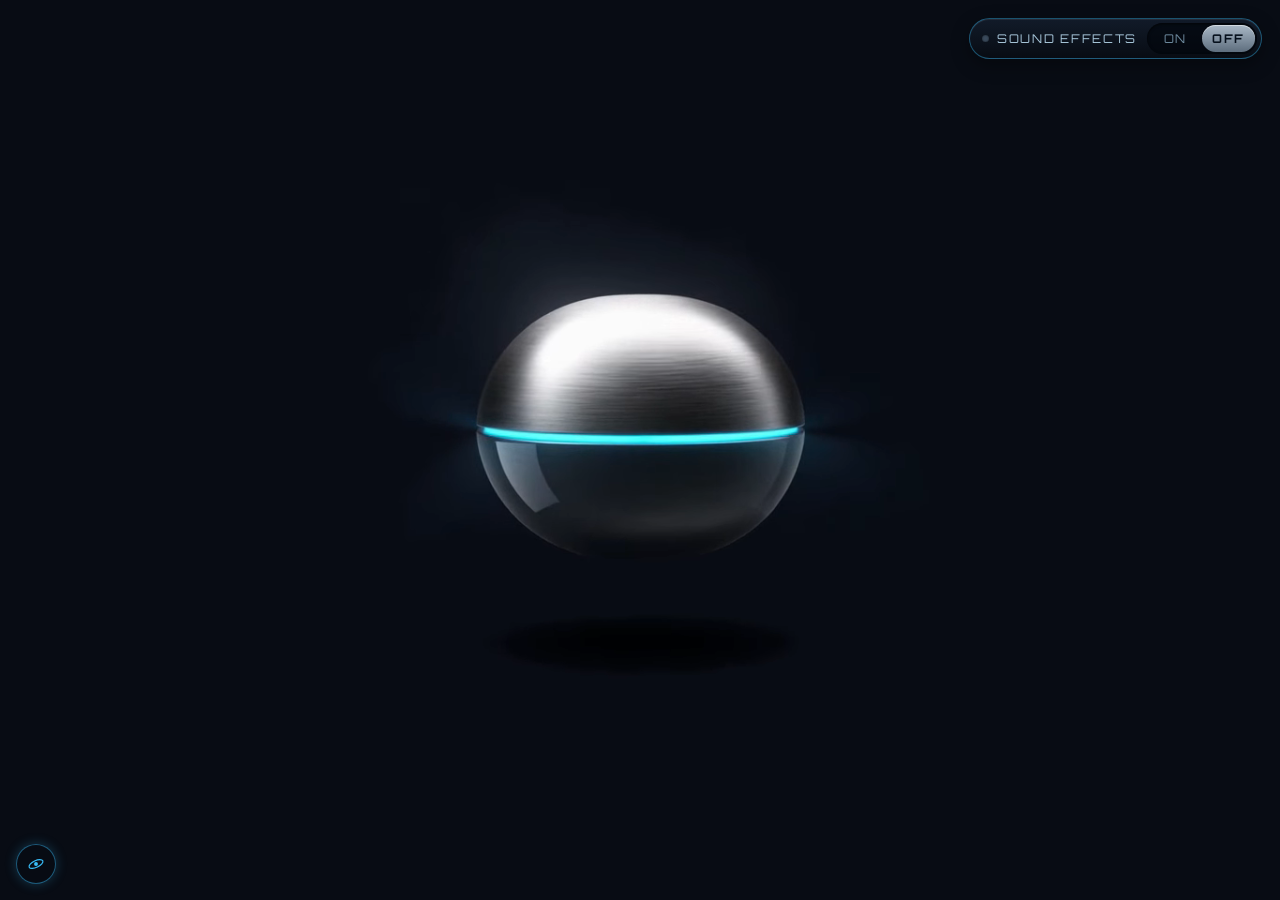
==== commit 72d9f494: "Publish site from b80d947" ====
--- a/index.html
+++ b/index.html
@@ -15,7 +15,9 @@
 <link rel="preconnect" href="https://fonts.gstatic.com" crossorigin>
 <link rel="stylesheet" href="https://fonts.googleapis.com/css2?family=Exo+2:wght@300;400;500&family=Orbitron:wght@500;600;700&display=swap">
 <link rel="preload" as="image" href="media/a-rest.webp">
-<link rel="stylesheet" href="styles.css?v=30">
+<link rel="stylesheet" href="styles.css?v=32">
+<link rel="icon" type="image/png" href="favicon.png">
+<link rel="apple-touch-icon" href="apple-touch-icon.png">
 </head>
 <body>
 <main class="scene">
@@ -64,8 +66,6 @@
       <span class="notch notch-r" aria-hidden="true"></span>
       <button class="panel-close" id="panel-close" type="button" aria-label="Close section"><span aria-hidden="true">✕</span></button>
 
-      <!-- Profile text from Javed's CV (Javed_Shah_CV_UPDATED.pdf) and his own words, 2026-11-02. Add nothing that
-           is not in those sources. -->
       <article class="section" id="about-me">
         <header><p class="kicker">01 // Profile</p><h2 tabindex="-1">About Me</h2></header>
         <div class="body">
@@ -125,7 +125,7 @@
             <li><span class="meta">Email</span><a href="mailto:javedshah@hotmail.com">javedshah@hotmail.com</a></li>
             <li><span class="meta">Email</span><a href="mailto:javshah103@gmail.com">javshah103@gmail.com</a></li>
             <li><span class="meta">Phone</span><a href="tel:+966543438677">+966 54 343 8677</a></li>
-            <li><span class="meta">LinkedIn</span><a href="https://www.linkedin.com/in/javed-shah-80911a27" rel="noopener" target="_blank">linkedin.com/in/javed-shah-80911a27</a></li>
+            <li><span class="meta">LinkedIn</span><a href="https://www.linkedin.com/in/javed-shah-80911a27" rel="noopener" target="_blank">Javed Shah on LinkedIn</a></li>
             <li><span class="meta">Location</span><span>Riyadh, Saudi Arabia</span></li>
           </ul>
         </div>
@@ -150,7 +150,7 @@
     </form>
   </div>
 </main>
-<script src="about-intro.js?v=5" defer></script>
-<script src="app.js?v=46" defer></script>
+<script src="about-intro.js?v=6" defer></script>
+<script src="app.js?v=48" defer></script>
 </body>
 </html>
--- a/styles.css
+++ b/styles.css
@@ -69,15 +69,15 @@
 .menu li:nth-child(3) { top: 51.2%; }
 .menu li:nth-child(4) { top: 74.5%; }
 .menu a {
-  position: absolute; inset: 9% 5%; border-radius: 999px;
-  display: flex; align-items: center; justify-content: center; gap: .5em;
+  position: absolute; inset: 9% 3%; border-radius: 999px;
+  display: flex; align-items: center; justify-content: center; gap: .45em;
   font-family: var(--display); font-weight: 600; text-transform: uppercase; text-decoration: none;
-  font-size: max(10px, .9cqw); letter-spacing: .08em; white-space: nowrap;
+  font-size: max(12px, .9cqw); letter-spacing: .06em; white-space: nowrap;  /* 12 px minimum (design review 2026-11-05); spacing trimmed so "Work Experience" fits */
   --tc: #CFEAF8; --ts: 0 0 .6em rgba(56, 189, 248, .35);  /* text colour and glow; the bulb loop returns to these */
   color: var(--tc); text-shadow: var(--ts);
   -webkit-tap-highlight-color: transparent; outline: none;
 }
-.menu .idx { font-size: .72em; font-weight: 500; color: var(--cyan); opacity: .75; letter-spacing: .05em; }
+.menu .idx { font-size: 1em; font-weight: 500; color: var(--cyan); opacity: .9; letter-spacing: .05em; }
 .menu a::before {  /* cyan light inside the glass slot */
   content: ""; position: absolute; inset: 0; border-radius: inherit; z-index: -1;
   background: radial-gradient(120% 140% at 50% 50%, rgba(56, 189, 248, .22), rgba(2, 132, 199, .08) 55%, transparent 75%);
@@ -100,6 +100,9 @@
 .js .stage:not([data-state="rest"]) .explore-label { opacity: 0; }
 .js .menu { visibility: hidden; }
 .js .stage[data-state="menu"] .menu { visibility: visible; }
+/* While the opening clip draws the menu, its slots already take clicks (design review 2026-11-05); labels appear at "menu". */
+.js .stage[data-state="opening"] .menu { visibility: visible; }
+.js .stage[data-state="opening"] .menu a { opacity: 0; }
 .js .stage[data-state="menu"] .menu .idx { animation: boot .46s var(--ease-out) both; animation-delay: var(--boot); }
 /* Bulb chase (Javed, 2026-11-01): after the labels boot, each one flashes like a bulb, About Me down to Contact,
    and the chase repeats every 2.4 s while the menu is open. Reduced motion switches it off with all animations. */
@@ -180,7 +183,7 @@
 .section:target, .js .section.is-active { display: grid; }
 .js .section:not(.is-active) { display: none; }
 .section header { display: flex; flex-direction: column; justify-content: center; padding-right: 7cqw; }
-.kicker { margin: 0 0 .35em; font-family: var(--display); font-weight: 500; font-size: max(10px, .95cqw); letter-spacing: .32em; color: #7DD3FC; text-shadow: 0 0 .6em rgba(8, 12, 20, .9); }
+.kicker { margin: 0 0 .35em; font-family: var(--display); font-weight: 500; font-size: max(12px, .95cqw); letter-spacing: .32em; color: #7DD3FC; text-shadow: 0 0 .6em rgba(8, 12, 20, .9); }
 .section h2 {
   margin: 0; font-family: var(--display); font-weight: 700; text-transform: uppercase; outline: none;
   font-size: max(20px, 2.7cqw); letter-spacing: .08em; line-height: 1;
@@ -239,7 +242,7 @@
   .glass::after { left: 7%; right: 7%; top: 8px; height: 4px; box-shadow: 0 1px 0 rgba(170, 200, 240, .3), inset 0 1px 2px #000; }
   .section { inset: 26px 20px 18px; grid-template-rows: auto 1fr; row-gap: 18px; }
   .section header { padding-right: 52px; }
-  .kicker { font-size: 10px; }
+  .kicker { font-size: 12px; }
   .section h2 { font-size: 24px; }
   .section .body { font-size: 16px; padding-right: 6px; }
   .panel-close { right: 20px; top: 24px; width: 40px; height: 40px; font-size: 15px; }
@@ -256,7 +259,7 @@
 .section .body li { margin: .3em 0; }
 .section .body li::marker { color: var(--cyan); }
 .section .body a { color: var(--cyan); text-underline-offset: .2em; }
-.meta { font-family: var(--display); font-size: .68em !important; letter-spacing: .18em; text-transform: uppercase; color: #7FA6BF; }
+.meta { font-family: var(--display); font-size: max(12px, .72em) !important; letter-spacing: .18em; text-transform: uppercase; color: #7FA6BF; }
 .role { padding: .2em 0 .4em 1.1em; border-left: 1px solid rgba(56, 189, 248, .35); margin-bottom: 1.2em; }
 .role h3 { margin-top: .2em !important; color: #fff !important; }
 .role .meta { margin: 0 0 .5em; }
@@ -282,7 +285,7 @@
   background: linear-gradient(180deg, rgba(20, 30, 46, .82), rgba(8, 12, 20, .82));
   box-shadow: inset 0 1px 0 rgba(255, 255, 255, .08), 0 6px 18px rgba(0, 0, 0, .35);
   backdrop-filter: blur(6px); -webkit-backdrop-filter: blur(6px);
-  font-family: var(--display); font-size: 10px; letter-spacing: .14em; text-transform: uppercase; color: #8FB4CC;
+  font-family: var(--display); font-size: 12px; letter-spacing: .14em; text-transform: uppercase; color: #A9C8DC;
 }
 /* status light: glows cyan and breathes while sound is on, dim when off */
 .sound-label { display: flex; align-items: center; gap: 8px; white-space: nowrap; }
@@ -310,7 +313,7 @@
 .sound-toggle button[aria-pressed="true"] { color: #06101C; font-weight: 700; }
 .sound-toggle button[aria-pressed="false"]:hover { color: #fff; }
 .sound-toggle button:focus-visible { outline: 1px solid var(--cyan); outline-offset: 1px; }
-@media (max-width: 520px) { .sound-toggle { top: 12px; right: 12px; gap: 8px; padding-left: 10px; font-size: 9px; } .sound-toggle button { min-width: 34px; padding: 5px 8px; } }
+@media (max-width: 520px) { .sound-toggle { top: 12px; right: 12px; gap: 8px; padding-left: 10px; font-size: 11px; } .sound-toggle button { min-width: 34px; padding: 5px 8px; } }
 @media (prefers-reduced-motion: reduce) { .sound-seg::before { transition: none; } .sound-toggle[data-on="true"] .sound-label::before { animation: none; } }
 
 /* Idle nudge (app.js sets data-nudge for 1.9 s): a pure "breath" (transform only) plus a brighter label glow.
@@ -465,3 +468,10 @@
 @media (max-width: 720px), (max-aspect-ratio: 1/1) {
   .ai-skip { right: 20px; bottom: 20px; }
 }
+
+/* Scroll hint (design review 2026-11-05): app.js adds .more while a section's text continues below the fade. */
+.section.more::after { content: "Scroll \25BE"; position: absolute; left: 0; right: 0; bottom: 0; text-align: center; pointer-events: none;
+  font: 600 12px var(--display); letter-spacing: .22em; text-transform: uppercase; color: var(--cyan); text-shadow: 0 0 .8em rgba(8, 12, 20, .95);
+  animation: scroll-hint 1.6s ease-in-out infinite; }
+@keyframes scroll-hint { 50% { transform: translateY(3px); opacity: .6; } }
+@media (prefers-reduced-motion: reduce) { .section.more::after { animation: none; } }
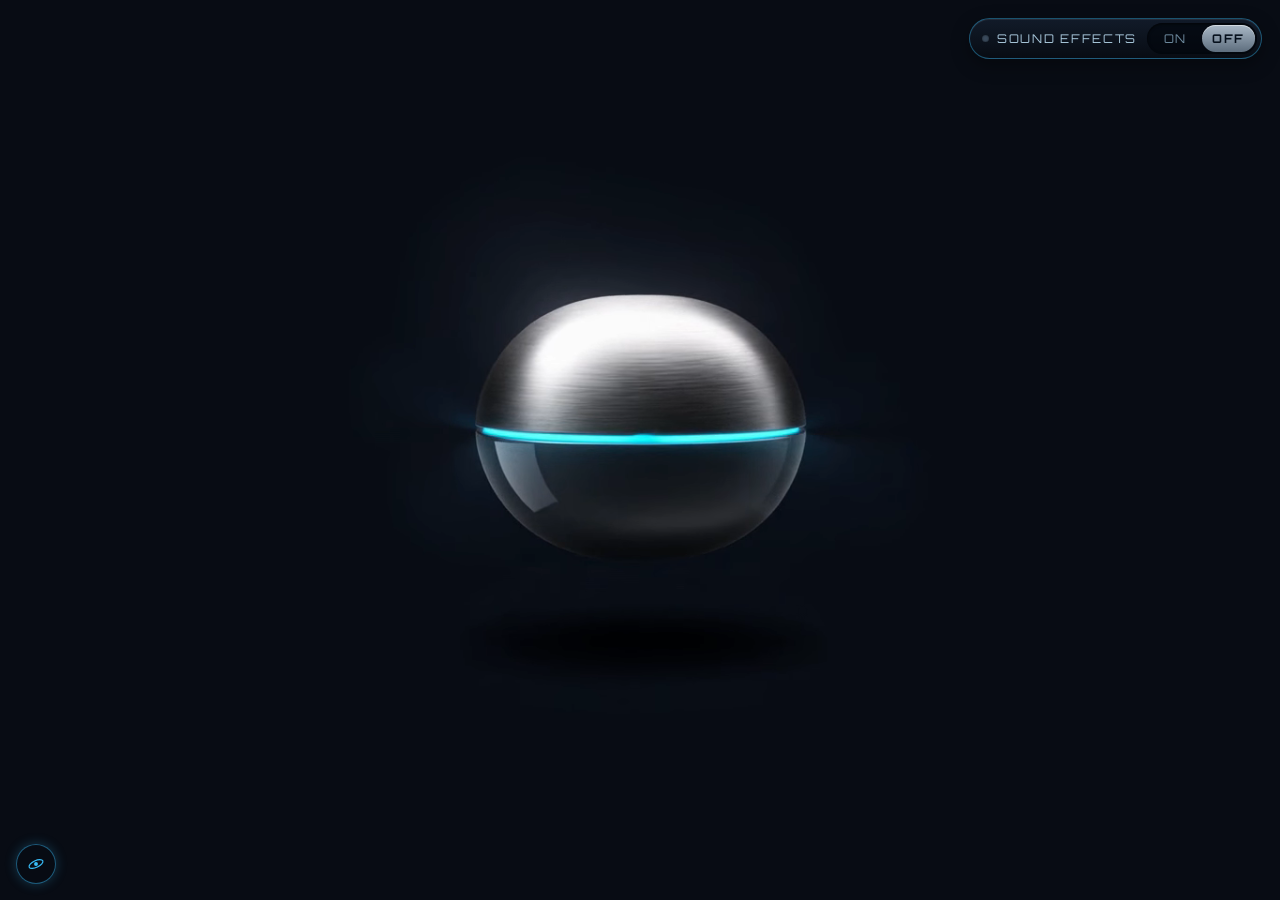
==== commit 076c27da: "Publish site from db8b4f0" ====
--- a/index.html
+++ b/index.html
@@ -151,6 +151,6 @@
   </div>
 </main>
 <script src="about-intro.js?v=6" defer></script>
-<script src="app.js?v=48" defer></script>
+<script src="app.js?v=49" defer></script>
 </body>
 </html>
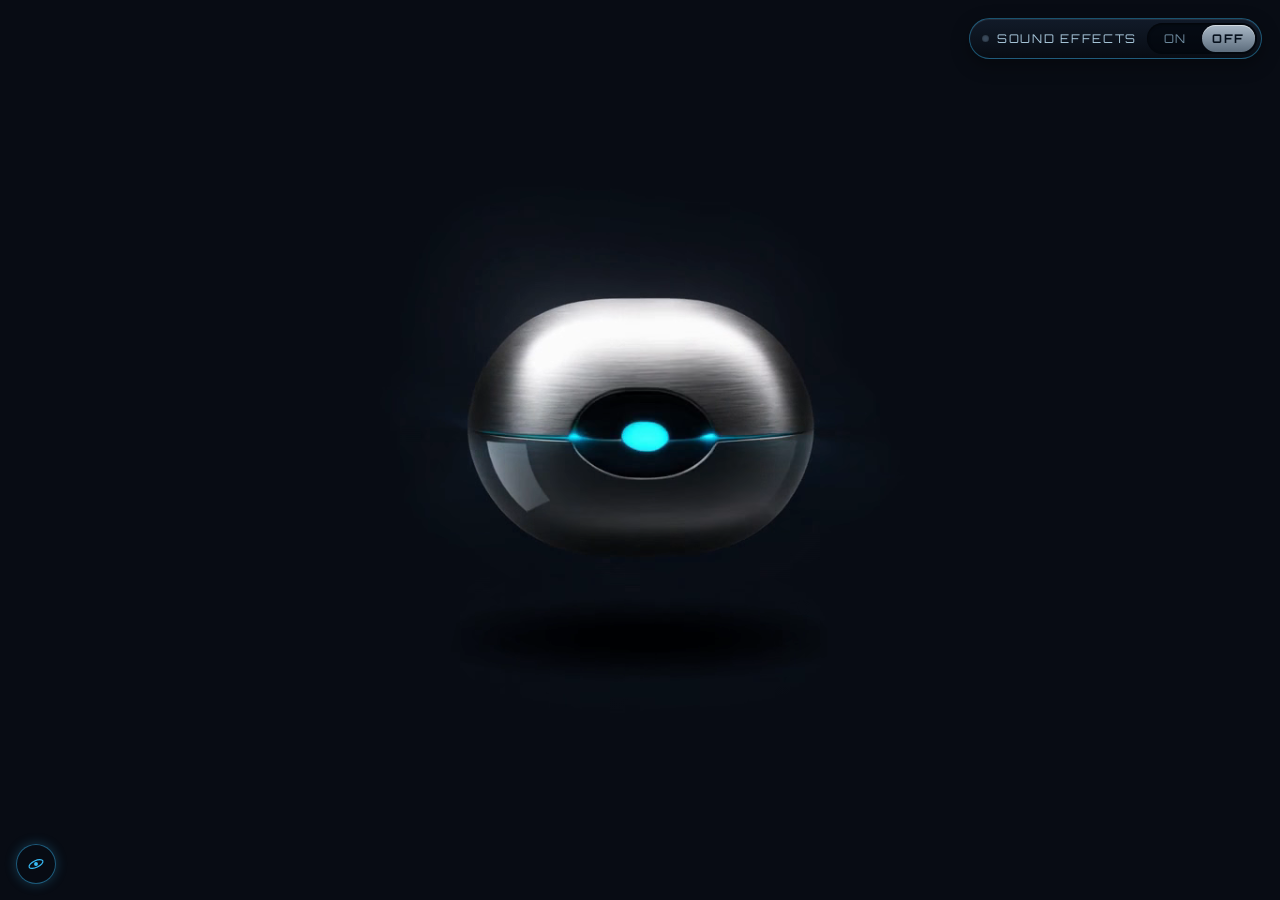
==== commit d7dfff4b: "Publish site from 6f2f1c7" ====
--- a/index.html
+++ b/index.html
@@ -15,7 +15,7 @@
 <link rel="preconnect" href="https://fonts.gstatic.com" crossorigin>
 <link rel="stylesheet" href="https://fonts.googleapis.com/css2?family=Exo+2:wght@300;400;500&family=Orbitron:wght@500;600;700&display=swap">
 <link rel="preload" as="image" href="media/a-rest.webp">
-<link rel="stylesheet" href="styles.css?v=32">
+<link rel="stylesheet" href="styles.css?v=33">
 <link rel="icon" type="image/png" href="favicon.png">
 <link rel="apple-touch-icon" href="apple-touch-icon.png">
 </head>
@@ -56,6 +56,7 @@
         </ul>
       </nav>
     </div>
+    <a class="ask-ring" id="ask-ring" href="#ask-ai"><img src="media/ask-ring.webp" alt="" width="480" height="480"><span>Ask my AI</span></a>
   </div>
 
   <section class="panel" id="panel" aria-label="Profile section" hidden>
@@ -130,8 +131,32 @@
           </ul>
         </div>
       </article>
+
+      <article class="section" id="ask-ai">
+        <header><p class="kicker">AI // Live</p><h2 tabindex="-1">Ask my AI</h2></header>
+        <div class="body">
+          <p class="lead">Two live demos, built for this site. The ring shows each real step as it happens.</p>
+          <div class="ask-cards">
+            <button class="ask-card" type="button" data-ask="">
+              <span class="meta">Voice and chat</span>
+              <strong>Talk to my assistant</strong>
+              <span>Ask about my work by voice or text, in English, Urdu, Arabic or French. It answers only from facts I have supplied.</span>
+            </button>
+            <button class="ask-card" type="button" data-ask="data/">
+              <span class="meta">Live data analysis</span>
+              <strong>Ask the demo database</strong>
+              <span>Ask a business question about a synthetic logistics dataset. The AI writes the SQL, runs it read-only and draws the chart.</span>
+            </button>
+          </div>
+          <p class="ask-note" id="ask-note" hidden>The live demos are coming online shortly.</p>
+        </div>
+      </article>
     </div>
   </section>
+  <dialog class="ask-dialog" id="ask-dialog" aria-label="Live AI demo">
+    <button class="ask-close" type="button" aria-label="Close demo"><span aria-hidden="true">✕</span></button>
+    <iframe title="Live AI demo" allow="microphone; autoplay"></iframe>
+  </dialog>
   <div class="sound-toggle" id="sound-toggle" role="group" aria-label="Sound effects">
     <span class="sound-label" aria-hidden="true">Sound effects</span>
     <span class="sound-seg"><button type="button" data-sound="on" aria-pressed="false">On</button><button type="button" data-sound="off" aria-pressed="true">Off</button></span>
@@ -151,6 +176,6 @@
   </div>
 </main>
 <script src="about-intro.js?v=6" defer></script>
-<script src="app.js?v=49" defer></script>
+<script src="app.js?v=51" defer></script>
 </body>
 </html>
--- a/styles.css
+++ b/styles.css
@@ -475,3 +475,24 @@
   animation: scroll-hint 1.6s ease-in-out infinite; }
 @keyframes scroll-hint { 50% { transform: translateY(3px); opacity: .6; } }
 @media (prefers-reduced-motion: reduce) { .section.more::after { animation: none; } }
+
+/* ---------- Ask my AI (2026-11-06): ring link under the capsule, cards, full-screen demo dialog ---------- */
+.ask-ring { position: absolute; left: 50%; top: 71.5%; transform: translateX(-50%); display: grid; justify-items: center; gap: .45cqw; text-decoration: none; color: #BFE9FD; font: 500 max(11px, .78cqw) var(--display); letter-spacing: .24em; text-transform: uppercase; transition: opacity .35s var(--ease-out); }
+.ask-ring img { width: max(76px, 8cqw); height: auto; filter: drop-shadow(0 0 .9cqw rgba(56, 189, 248, .45)); transition: transform .4s var(--ease-out), filter .4s; }
+.ask-ring:hover img, .ask-ring:focus-visible img { transform: rotate(18deg) scale(1.06); filter: drop-shadow(0 0 1.3cqw rgba(56, 189, 248, .8)); }
+.ask-ring:hover span, .ask-ring:focus-visible span { color: #fff; text-shadow: 0 0 .6em rgba(56, 189, 248, .9); }
+.ask-ring:focus-visible { outline: 2px solid var(--cyan); outline-offset: .4cqw; border-radius: 8px; }
+.js .stage[data-state="intro"] .ask-ring { opacity: 0; pointer-events: none; }
+.ask-cards { display: grid; grid-template-columns: repeat(auto-fit, minmax(240px, 1fr)); gap: 1em; margin: .4em 0 1em; }
+.ask-card { display: grid; gap: .45em; text-align: left; padding: 1.1em 1.2em; border-radius: 14px; border: 1px solid rgba(56, 189, 248, .35); background: linear-gradient(160deg, rgba(56, 189, 248, .10), rgba(8, 12, 20, .55)); color: #D6E9F5; font: inherit; cursor: pointer; transition: border-color .25s, box-shadow .25s, transform .25s var(--ease-out); }
+.ask-card strong { font-family: var(--display); font-weight: 600; font-size: 1.02em; letter-spacing: .04em; color: #E6F4FC; }
+.ask-card:hover:not(:disabled), .ask-card:focus-visible { border-color: var(--cyan); box-shadow: 0 0 1.4em rgba(56, 189, 248, .25); transform: translateY(-2px); }
+.ask-card:focus-visible { outline: 2px solid var(--cyan); outline-offset: 3px; }
+.ask-card:disabled { cursor: default; opacity: .6; }
+.ask-note { color: #7DD3FC; }
+.ask-dialog { width: 100vw; height: 100dvh; max-width: none; max-height: none; margin: 0; padding: 0; border: 0; background: #080C14; }
+.ask-dialog::backdrop { background: rgba(4, 7, 12, .85); }
+.ask-dialog iframe { width: 100%; height: 100%; border: 0; display: block; }
+.ask-close { position: absolute; top: 14px; right: 14px; z-index: 1; width: 44px; height: 44px; border-radius: 50%; border: 1px solid rgba(56, 189, 248, .5); background: rgba(8, 12, 20, .8); color: #E6F4FC; font-size: 18px; cursor: pointer; }
+.ask-close:hover, .ask-close:focus-visible { border-color: var(--cyan); box-shadow: 0 0 1em rgba(56, 189, 248, .5); outline: none; }
+@media (prefers-reduced-motion: reduce) { .ask-ring img, .ask-card { transition: none; } .ask-ring:hover img { transform: none; } }
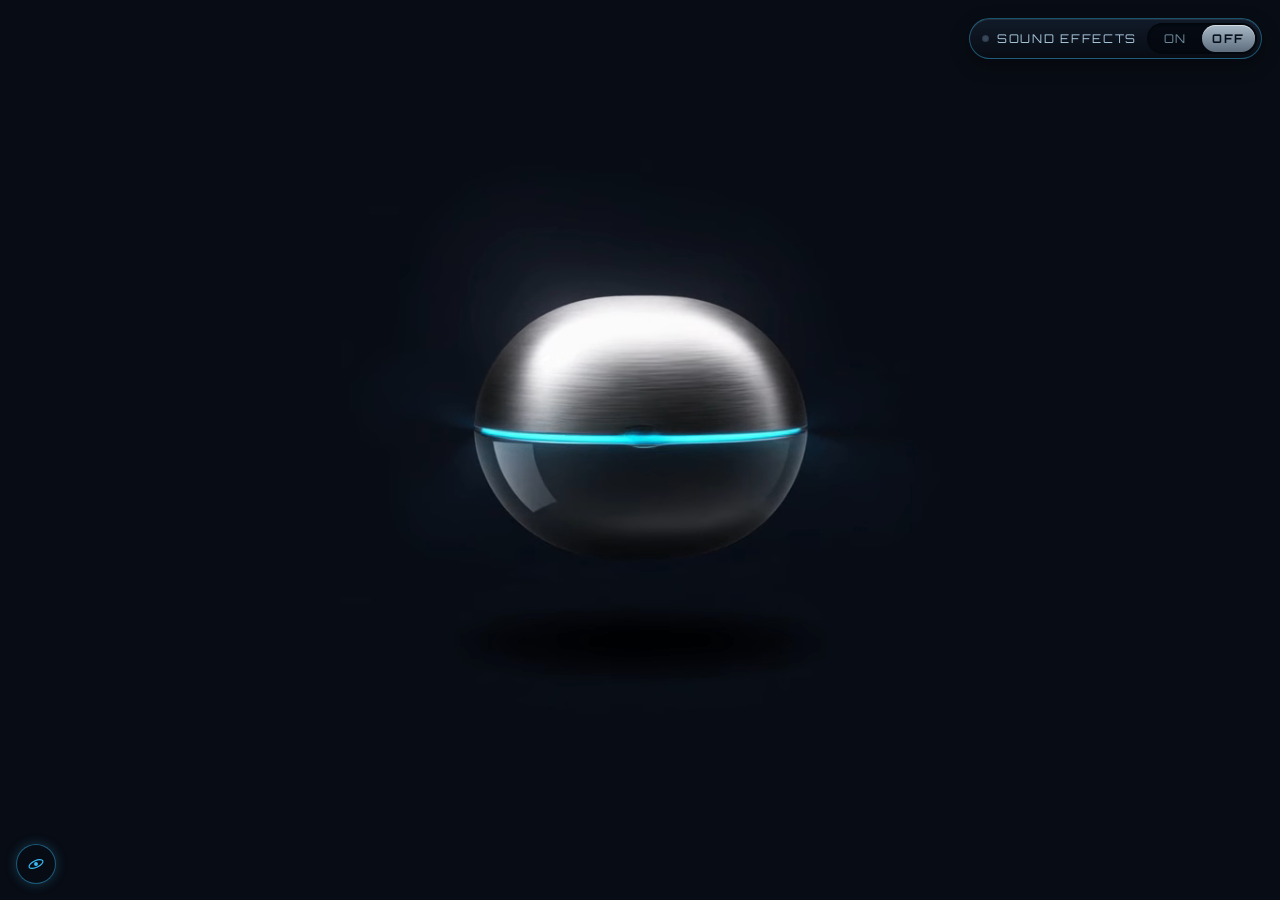
==== commit 7403992f: "Publish site from 4dd94b6" ====
--- a/index.html
+++ b/index.html
@@ -15,7 +15,7 @@
 <link rel="preconnect" href="https://fonts.gstatic.com" crossorigin>
 <link rel="stylesheet" href="https://fonts.googleapis.com/css2?family=Exo+2:wght@300;400;500&family=Orbitron:wght@500;600;700&display=swap">
 <link rel="preload" as="image" href="media/a-rest.webp">
-<link rel="stylesheet" href="styles.css?v=33">
+<link rel="stylesheet" href="styles.css?v=34">
 <link rel="icon" type="image/png" href="favicon.png">
 <link rel="apple-touch-icon" href="apple-touch-icon.png">
 </head>
@@ -56,7 +56,7 @@
         </ul>
       </nav>
     </div>
-    <a class="ask-ring" id="ask-ring" href="#ask-ai"><img src="media/ask-ring.webp" alt="" width="480" height="480"><span>Ask my AI</span></a>
+    <a class="ask-ring" id="ask-ring" href="#ask-ai"><img src="media/ask-ring.webp?v=2" alt="" width="768" height="768"><span>Ask my AI</span></a>
   </div>
 
   <section class="panel" id="panel" aria-label="Profile section" hidden>
--- a/styles.css
+++ b/styles.css
@@ -478,7 +478,7 @@
 
 /* ---------- Ask my AI (2026-11-06): ring link under the capsule, cards, full-screen demo dialog ---------- */
 .ask-ring { position: absolute; left: 50%; top: 71.5%; transform: translateX(-50%); display: grid; justify-items: center; gap: .45cqw; text-decoration: none; color: #BFE9FD; font: 500 max(11px, .78cqw) var(--display); letter-spacing: .24em; text-transform: uppercase; transition: opacity .35s var(--ease-out); }
-.ask-ring img { width: max(76px, 8cqw); height: auto; filter: drop-shadow(0 0 .9cqw rgba(56, 189, 248, .45)); transition: transform .4s var(--ease-out), filter .4s; }
+.ask-ring img { width: max(47px, 4.93cqw);  /* image is cropped tight to the ring (2160 master, 768 px); same on-screen ring size as before */ height: auto; filter: drop-shadow(0 0 .9cqw rgba(56, 189, 248, .45)); transition: transform .4s var(--ease-out), filter .4s; }
 .ask-ring:hover img, .ask-ring:focus-visible img { transform: rotate(18deg) scale(1.06); filter: drop-shadow(0 0 1.3cqw rgba(56, 189, 248, .8)); }
 .ask-ring:hover span, .ask-ring:focus-visible span { color: #fff; text-shadow: 0 0 .6em rgba(56, 189, 248, .9); }
 .ask-ring:focus-visible { outline: 2px solid var(--cyan); outline-offset: .4cqw; border-radius: 8px; }
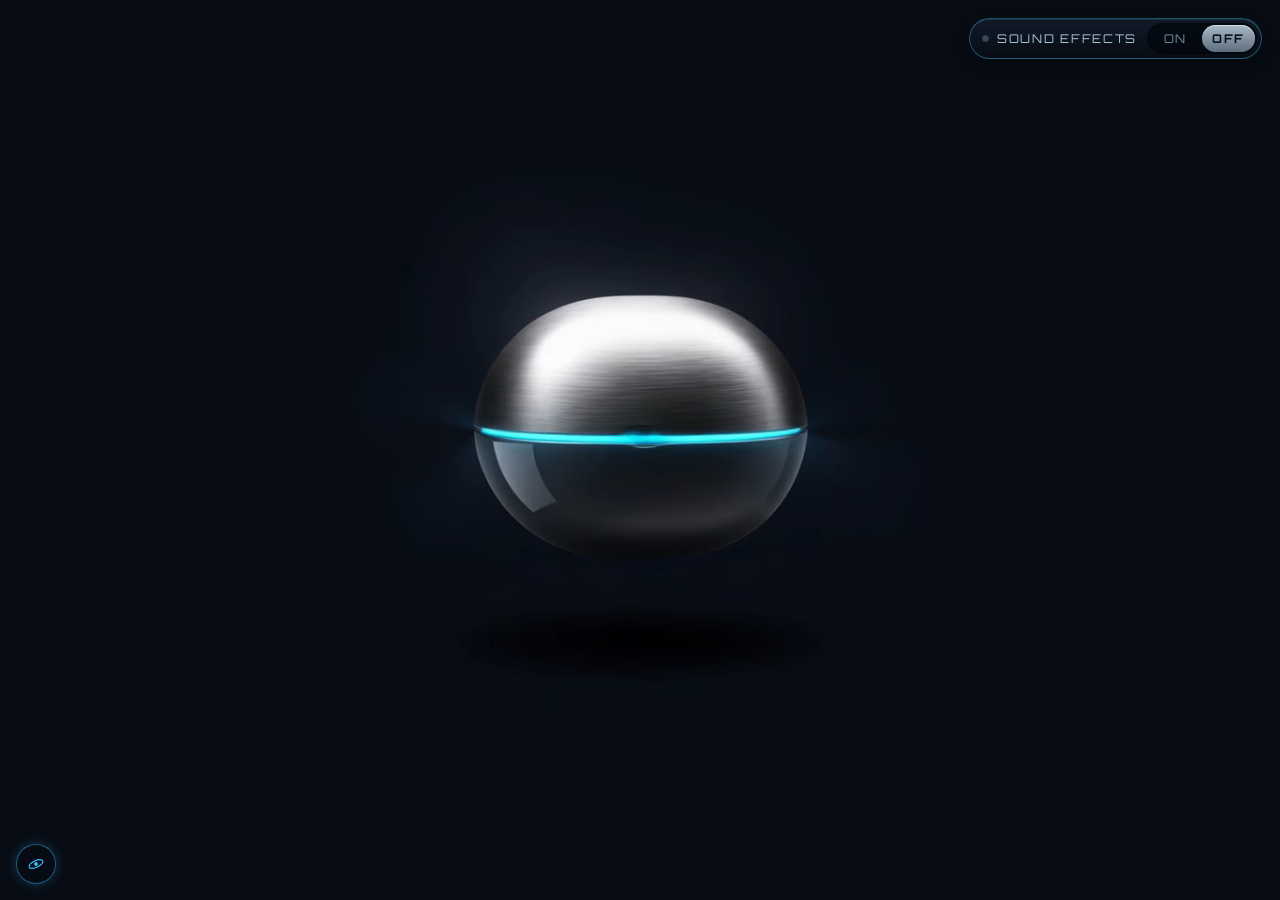
==== commit af666c68: "Publish site from 2be1f94" ====
--- a/index.html
+++ b/index.html
@@ -15,7 +15,7 @@
 <link rel="preconnect" href="https://fonts.gstatic.com" crossorigin>
 <link rel="stylesheet" href="https://fonts.googleapis.com/css2?family=Exo+2:wght@300;400;500&family=Orbitron:wght@500;600;700&display=swap">
 <link rel="preload" as="image" href="media/a-rest.webp">
-<link rel="stylesheet" href="styles.css?v=34">
+<link rel="stylesheet" href="styles.css?v=35">
 <link rel="icon" type="image/png" href="favicon.png">
 <link rel="apple-touch-icon" href="apple-touch-icon.png">
 </head>
--- a/styles.css
+++ b/styles.css
@@ -63,7 +63,9 @@
 
 /* Menu slots (clip px): x 541-738; y 179-256, 259-336, 337-415, 416-494. Relative to the widget box. */
 .menu ul { list-style: none; margin: 0; padding: 0; }
-.menu li { position: absolute; left: 21.2%; width: 58.8%; height: 22.8%; }
+.menu li { position: absolute; left: 21.2%; width: 58.8%; height: 22.8%; container-type: inline-size; }
+@property --menu-fs { syntax: '<length>'; inherits: true; initial-value: 12px; }
+.menu ul { --menu-fs: max(12px, .9cqw); }  /* the usual size, computed against the stage before each slot becomes its own container */
 .menu li:nth-child(1) { top: 4.7%; }
 .menu li:nth-child(2) { top: 28.2%; }
 .menu li:nth-child(3) { top: 51.2%; }
@@ -72,7 +74,7 @@
   position: absolute; inset: 9% 3%; border-radius: 999px;
   display: flex; align-items: center; justify-content: center; gap: .45em;
   font-family: var(--display); font-weight: 600; text-transform: uppercase; text-decoration: none;
-  font-size: max(12px, .9cqw); letter-spacing: .06em; white-space: nowrap;  /* 12 px minimum (design review 2026-11-05); spacing trimmed so "Work Experience" fits */
+  font-size: min(var(--menu-fs), 5.4cqi); letter-spacing: .06em; white-space: nowrap;  /* never wider than the glass button: "02 Work Experience" is 14.4 em, the visible pill about 78% of the slot (Javed, 2026-11-06) */
   --tc: #CFEAF8; --ts: 0 0 .6em rgba(56, 189, 248, .35);  /* text colour and glow; the bulb loop returns to these */
   color: var(--tc); text-shadow: var(--ts);
   -webkit-tap-highlight-color: transparent; outline: none;
@@ -477,7 +479,7 @@
 @media (prefers-reduced-motion: reduce) { .section.more::after { animation: none; } }
 
 /* ---------- Ask my AI (2026-11-06): ring link under the capsule, cards, full-screen demo dialog ---------- */
-.ask-ring { position: absolute; left: 50%; top: 71.5%; transform: translateX(-50%); display: grid; justify-items: center; gap: .45cqw; text-decoration: none; color: #BFE9FD; font: 500 max(11px, .78cqw) var(--display); letter-spacing: .24em; text-transform: uppercase; transition: opacity .35s var(--ease-out); }
+.ask-ring { position: absolute; left: 50%; top: 74.5%; transform: translateX(-50%); display: grid; justify-items: center; gap: .45cqw; text-decoration: none; color: #BFE9FD; font: 500 max(11px, .78cqw) var(--display); letter-spacing: .24em; text-transform: uppercase; transition: opacity .35s var(--ease-out); }
 .ask-ring img { width: max(47px, 4.93cqw);  /* image is cropped tight to the ring (2160 master, 768 px); same on-screen ring size as before */ height: auto; filter: drop-shadow(0 0 .9cqw rgba(56, 189, 248, .45)); transition: transform .4s var(--ease-out), filter .4s; }
 .ask-ring:hover img, .ask-ring:focus-visible img { transform: rotate(18deg) scale(1.06); filter: drop-shadow(0 0 1.3cqw rgba(56, 189, 248, .8)); }
 .ask-ring:hover span, .ask-ring:focus-visible span { color: #fff; text-shadow: 0 0 .6em rgba(56, 189, 248, .9); }
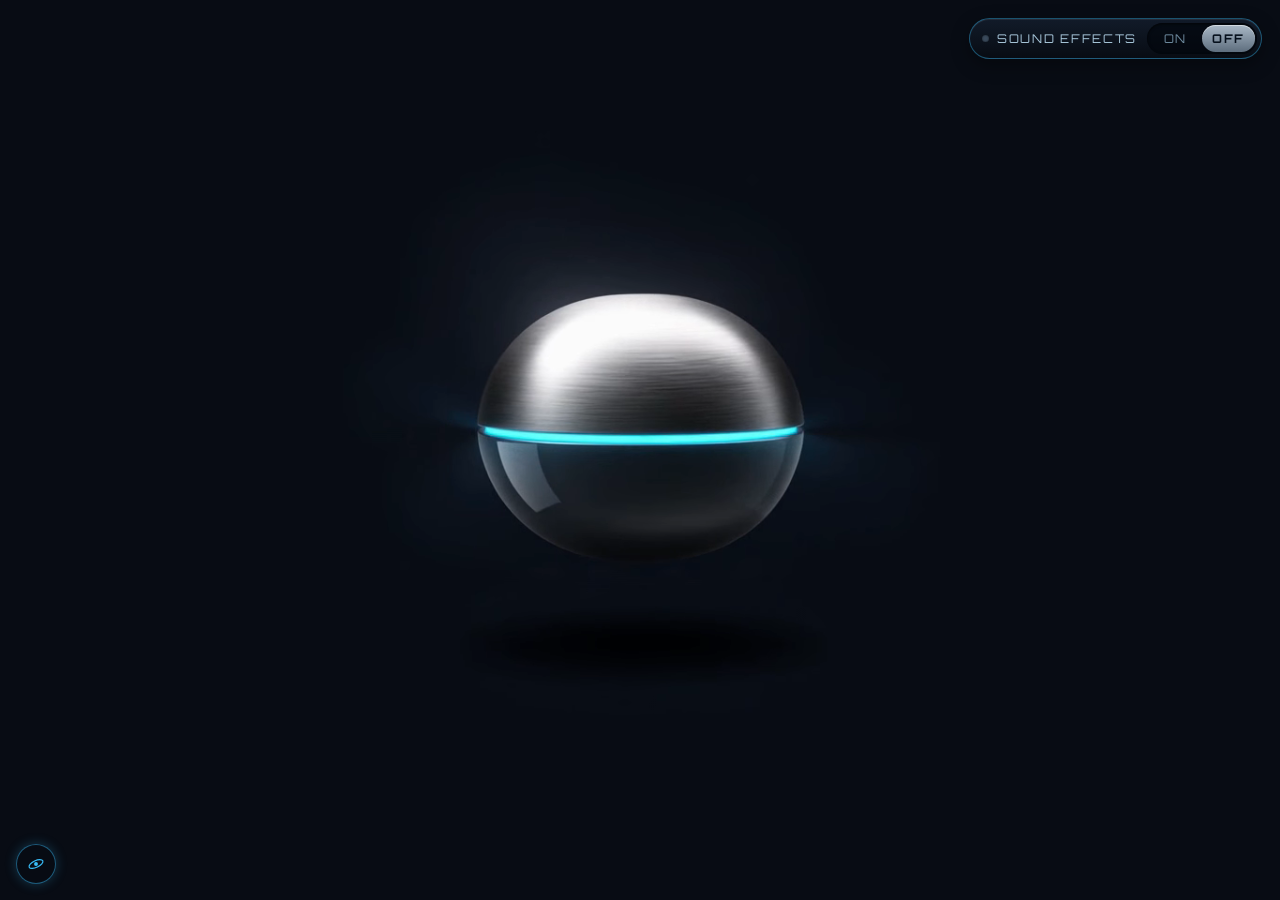
==== commit 867a8cb2: "Publish site from 95a1535" ====
--- a/index.html
+++ b/index.html
@@ -15,7 +15,7 @@
 <link rel="preconnect" href="https://fonts.gstatic.com" crossorigin>
 <link rel="stylesheet" href="https://fonts.googleapis.com/css2?family=Exo+2:wght@300;400;500&family=Orbitron:wght@500;600;700&display=swap">
 <link rel="preload" as="image" href="media/a-rest.webp">
-<link rel="stylesheet" href="styles.css?v=35">
+<link rel="stylesheet" href="styles.css?v=36">
 <link rel="icon" type="image/png" href="favicon.png">
 <link rel="apple-touch-icon" href="apple-touch-icon.png">
 </head>
@@ -176,6 +176,6 @@
   </div>
 </main>
 <script src="about-intro.js?v=6" defer></script>
-<script src="app.js?v=51" defer></script>
+<script src="app.js?v=52" defer></script>
 </body>
 </html>
--- a/styles.css
+++ b/styles.css
@@ -484,7 +484,8 @@
 .ask-ring:hover img, .ask-ring:focus-visible img { transform: rotate(18deg) scale(1.06); filter: drop-shadow(0 0 1.3cqw rgba(56, 189, 248, .8)); }
 .ask-ring:hover span, .ask-ring:focus-visible span { color: #fff; text-shadow: 0 0 .6em rgba(56, 189, 248, .9); }
 .ask-ring:focus-visible { outline: 2px solid var(--cyan); outline-offset: .4cqw; border-radius: 8px; }
-.js .stage[data-state="intro"] .ask-ring { opacity: 0; pointer-events: none; }
+/* Shown only with the capsule and the open menu; fully gone during the intro, the JV show and every transition, so those scenes look exactly as before (Javed, 2026-11-06). */
+.js .stage:not([data-state="rest"]):not([data-state="menu"]) .ask-ring { opacity: 0; visibility: hidden; pointer-events: none; transition: opacity .2s, visibility 0s .2s; }
 .ask-cards { display: grid; grid-template-columns: repeat(auto-fit, minmax(240px, 1fr)); gap: 1em; margin: .4em 0 1em; }
 .ask-card { display: grid; gap: .45em; text-align: left; padding: 1.1em 1.2em; border-radius: 14px; border: 1px solid rgba(56, 189, 248, .35); background: linear-gradient(160deg, rgba(56, 189, 248, .10), rgba(8, 12, 20, .55)); color: #D6E9F5; font: inherit; cursor: pointer; transition: border-color .25s, box-shadow .25s, transform .25s var(--ease-out); }
 .ask-card strong { font-family: var(--display); font-weight: 600; font-size: 1.02em; letter-spacing: .04em; color: #E6F4FC; }
